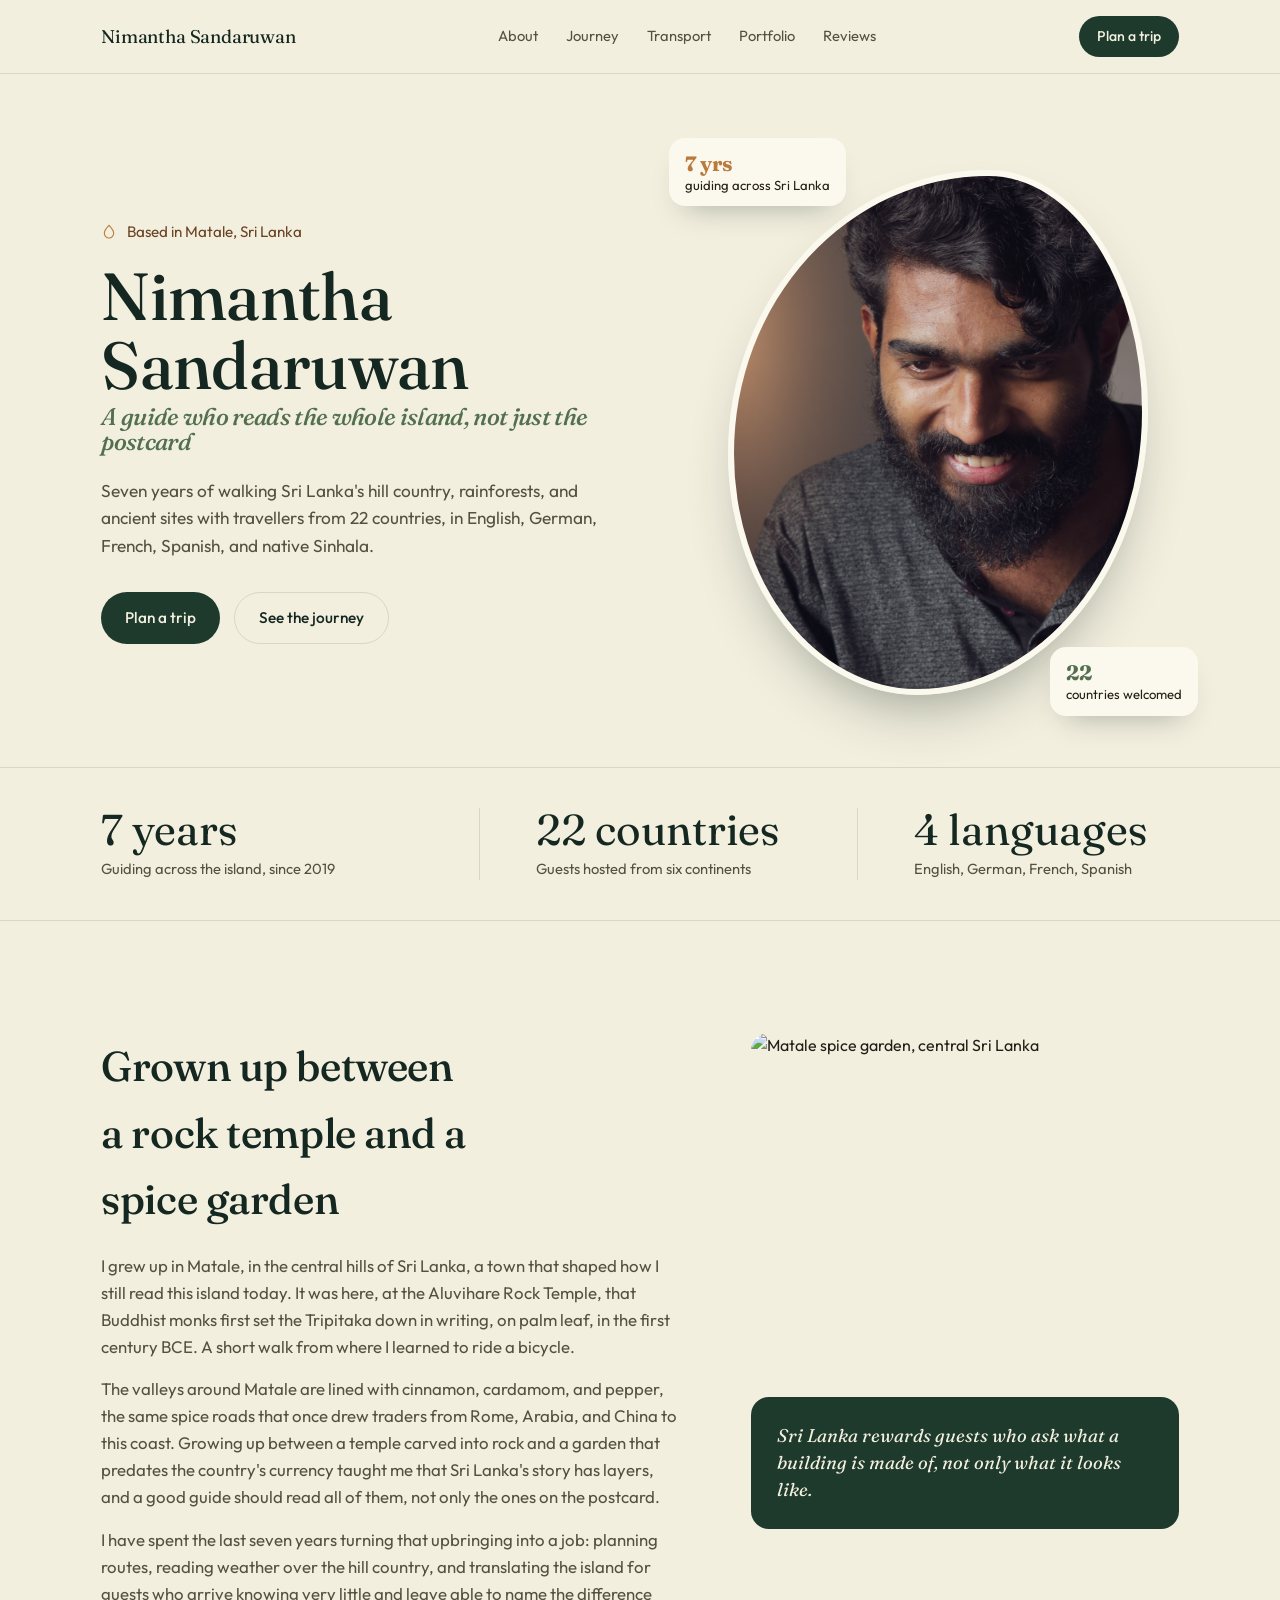
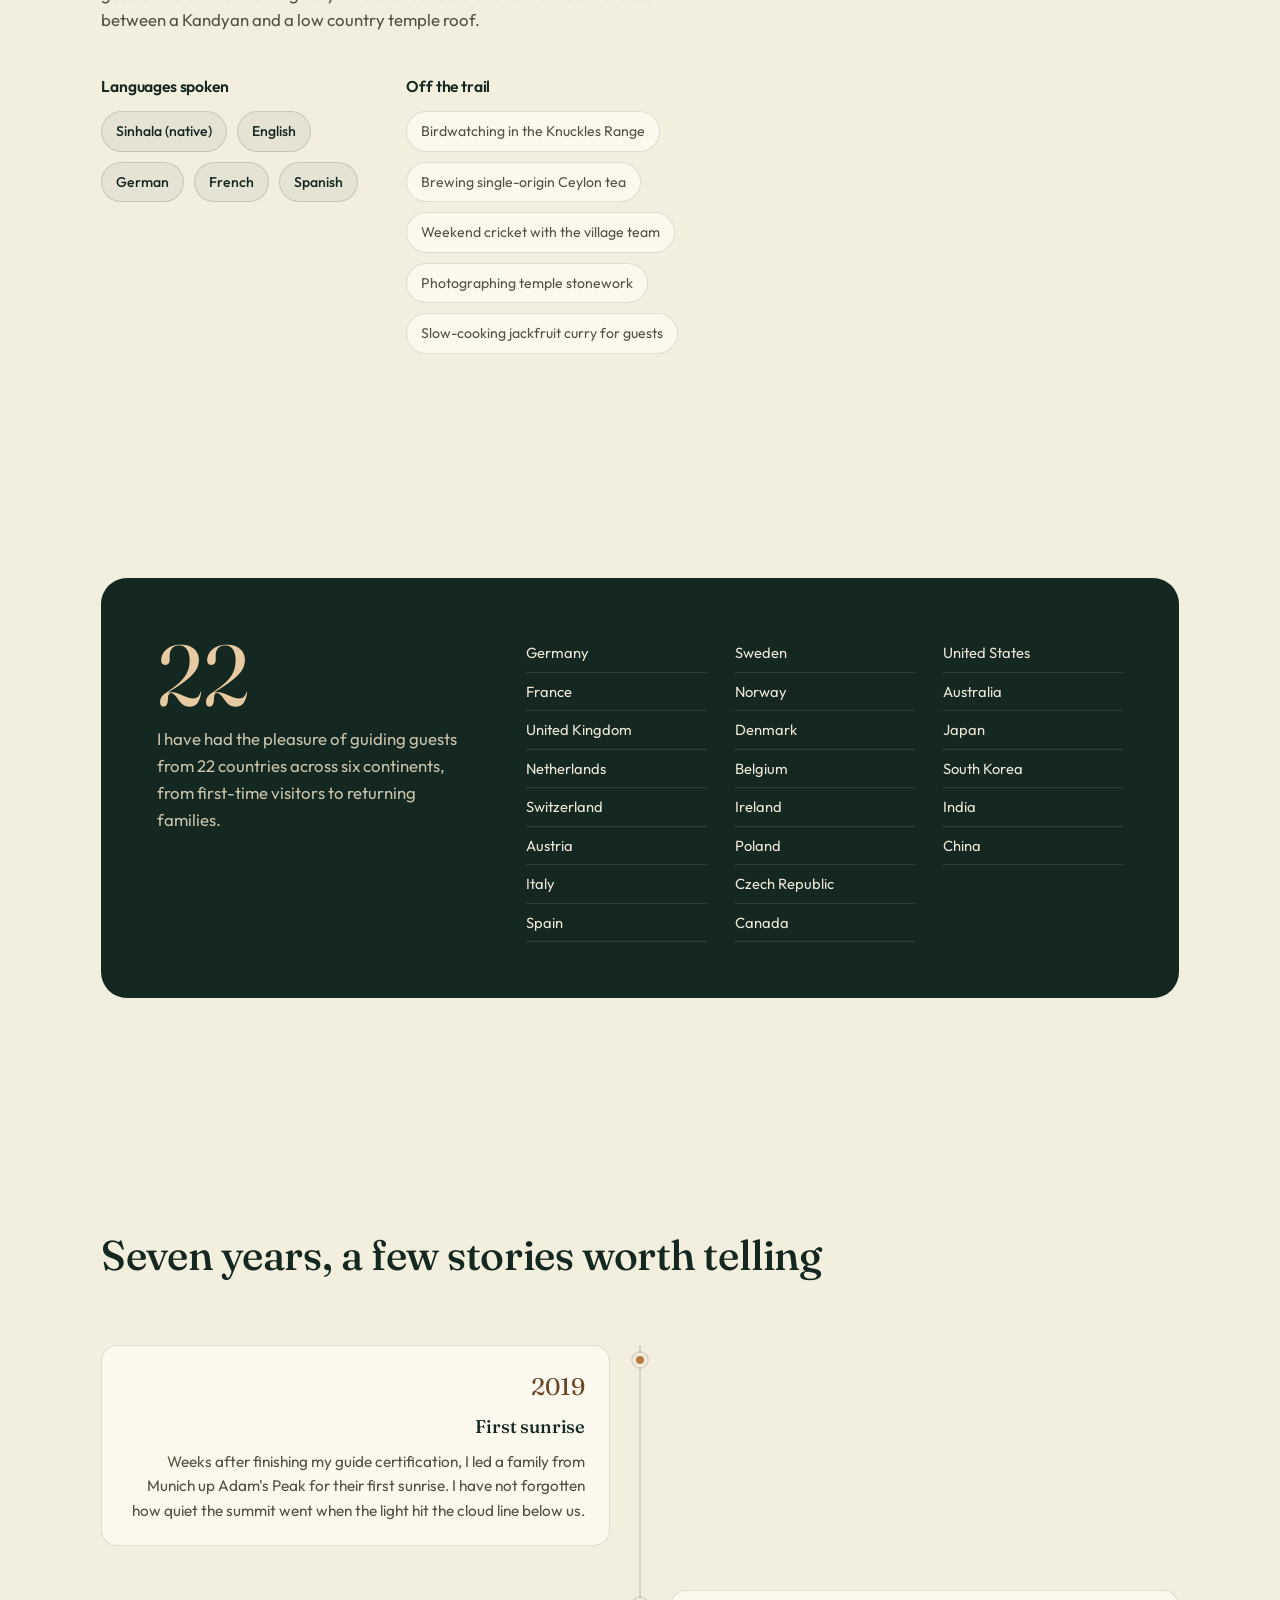
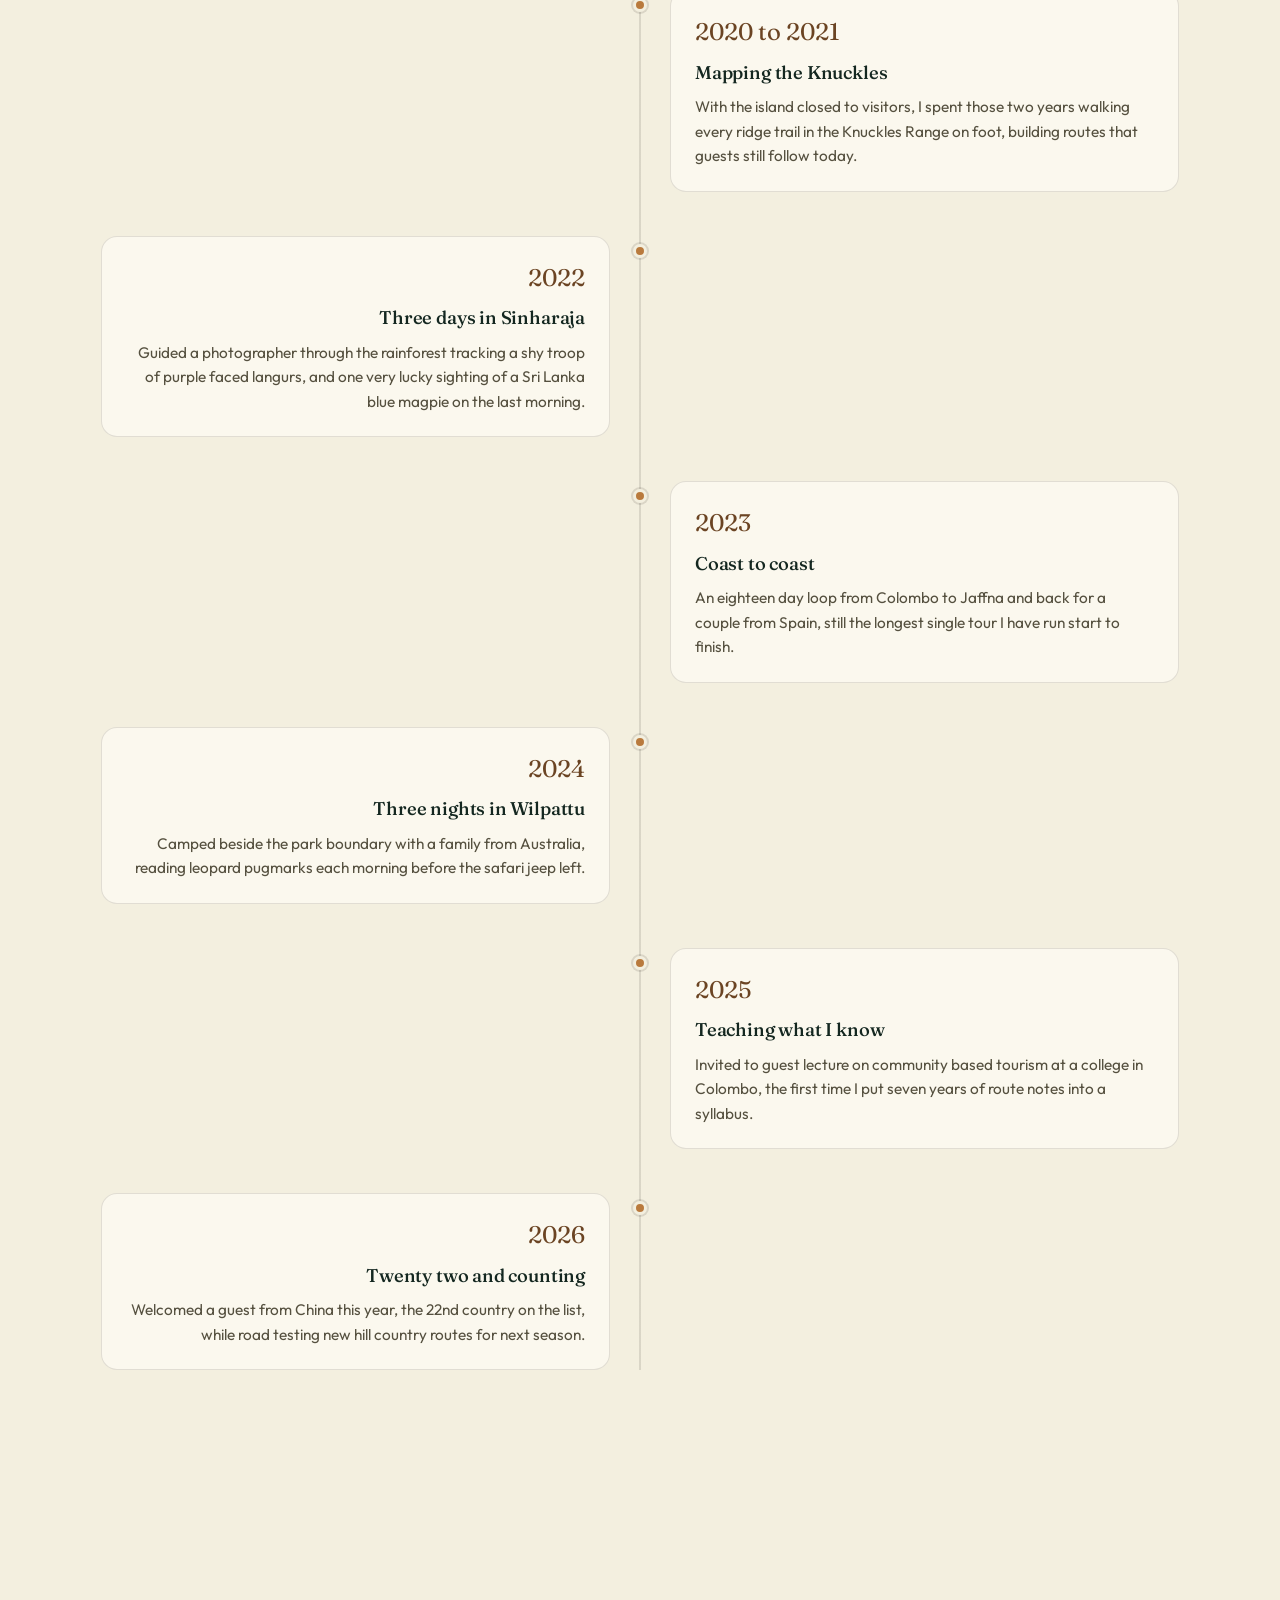
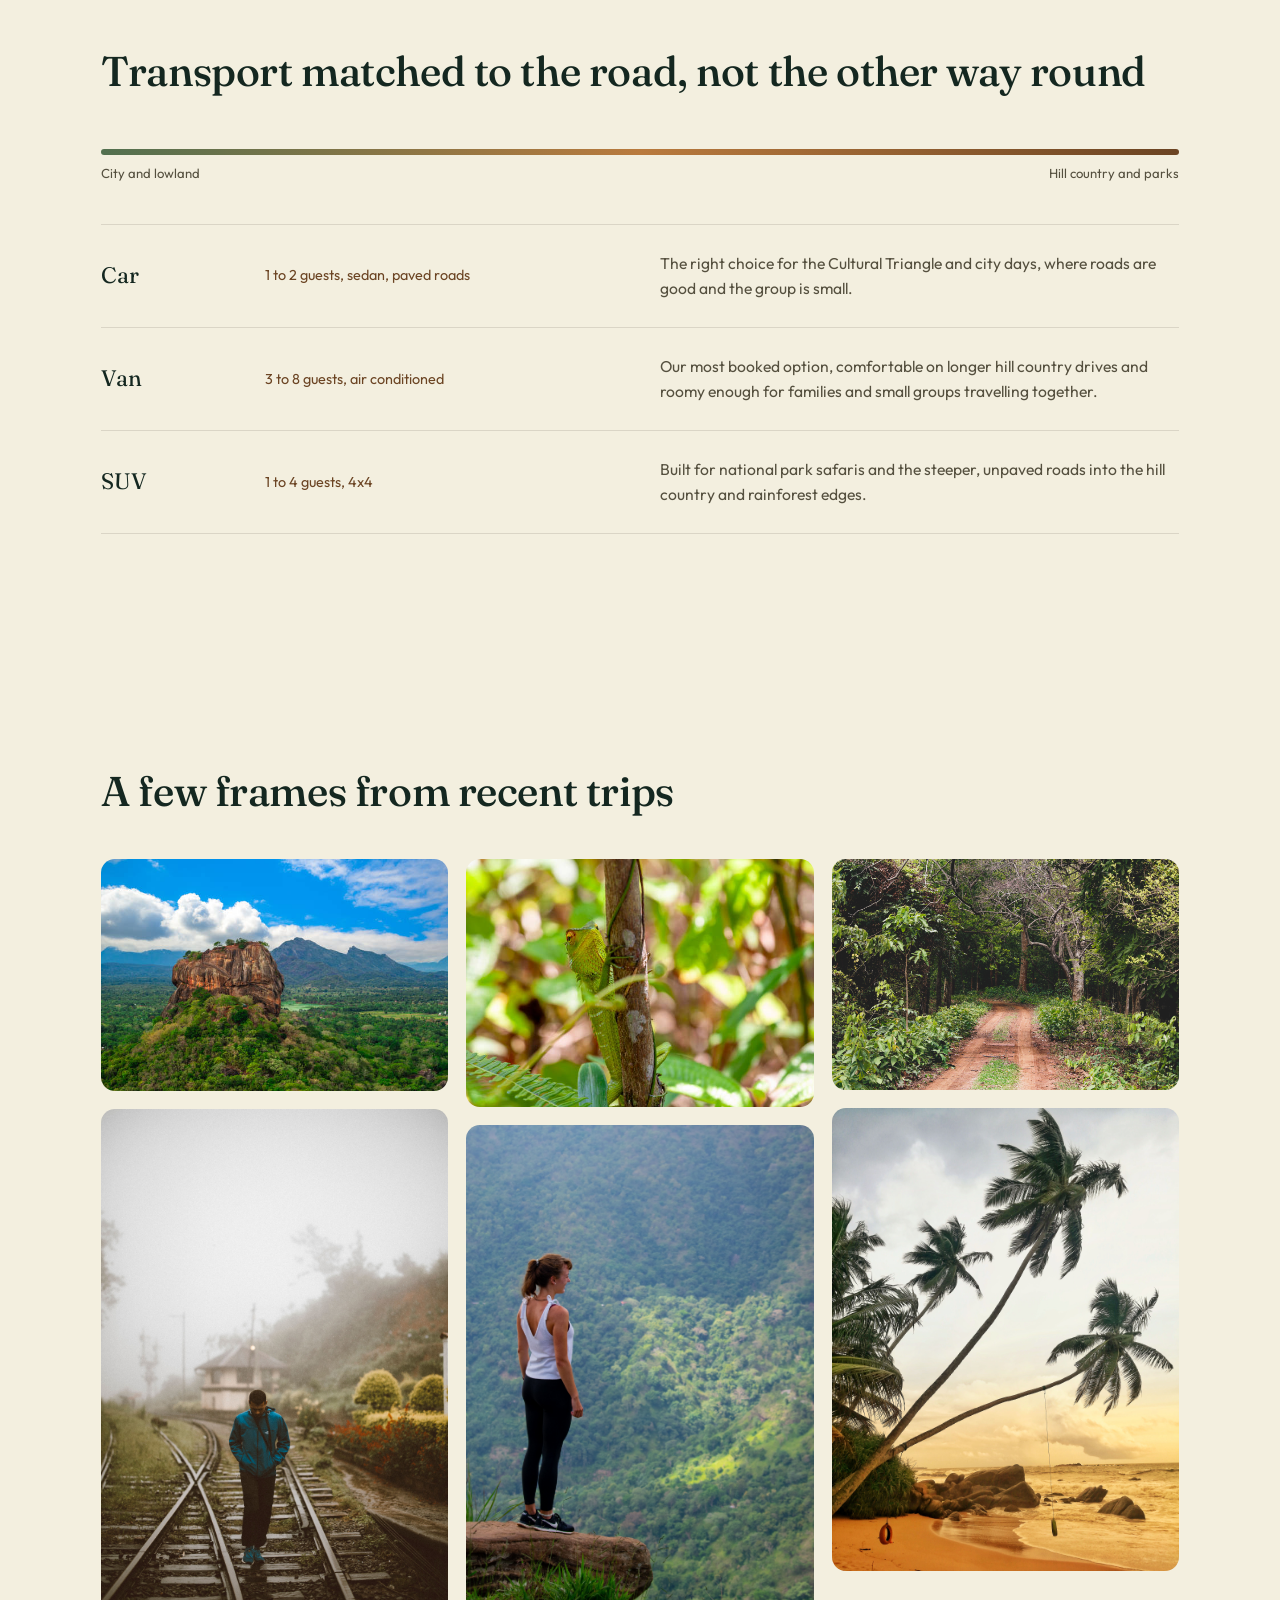
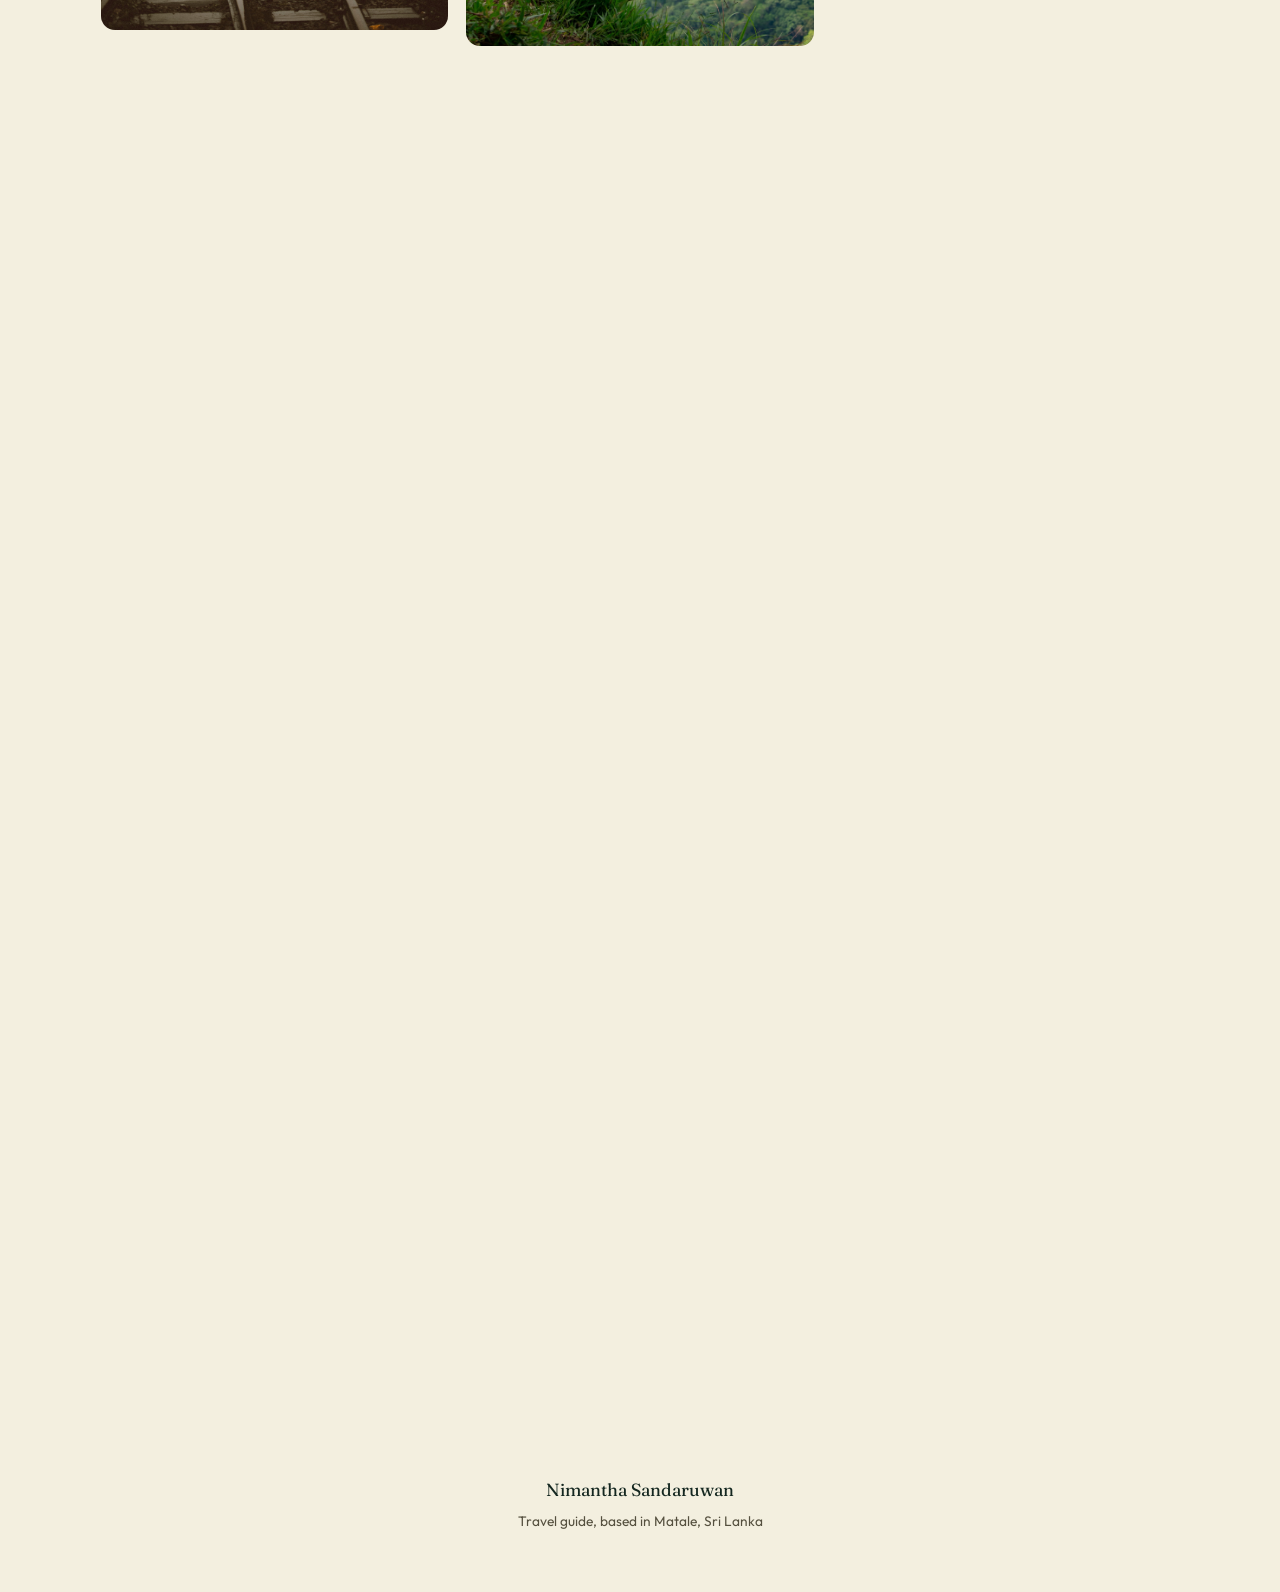
==== index.html @ b4cd05c4 "initial commit" ====
<!DOCTYPE html>
<html lang="en">
<head>
<meta charset="UTF-8">
<meta name="viewport" content="width=device-width, initial-scale=1.0">
<title>Nimantha Sandaruwan — Sri Lanka Travel Guide</title>
<meta name="description" content="Nimantha Sandaruwan is a Matale-born travel guide with seven years of experience showing Sri Lanka's hill country, ancient temples, and rainforests to guests from 22 countries.">
<link rel="preconnect" href="https://fonts.googleapis.com">
<link rel="preconnect" href="https://fonts.gstatic.com" crossorigin>
<link href="https://fonts.googleapis.com/css2?family=Fraunces:ital,opsz,wght@0,9..144,400;0,9..144,500;0,9..144,600;1,9..144,500&family=Outfit:wght@300;400;500;600;700&display=swap" rel="stylesheet">
<style>
  :root{
    --bg: #F3EFDF;
    --bg-card: #FBF8EE;
    --ink: #221E17;
    --ink-soft: #55503f;
    --forest: #1E3A2C;
    --forest-deep: #142720;
    --moss: #52704F;
    --bark: #6B4423;
    --cinnamon: #B97A3D;
    --cinnamon-soft: #E7C9A2;
    --line: rgba(34,30,23,0.12);

    --font-display: "Fraunces", serif;
    --font-body: "Outfit", sans-serif;

    --ease-out: cubic-bezier(0.23, 1, 0.32, 1);
    --ease-in-out: cubic-bezier(0.77, 0, 0.175, 1);
  }

  *{ box-sizing: border-box; }
  html{ scroll-behavior: smooth; }
  @media (prefers-reduced-motion: reduce){
    html{ scroll-behavior: auto; }
    *{ animation-duration: 0.01ms !important; transition-duration: 0.01ms !important; }
  }

  body{
    margin:0;
    background: var(--bg);
    color: var(--ink);
    font-family: var(--font-body);
    font-weight: 400;
    line-height: 1.6;
    -webkit-font-smoothing: antialiased;
  }

  img{ max-width:100%; display:block; }
  a{ color: inherit; }

  .wrap{
    max-width: 1180px;
    margin: 0 auto;
    padding: 0 clamp(20px, 4vw, 56px);
  }

  h1,h2,h3,h4{
    font-family: var(--font-display);
    font-weight: 500;
    margin: 0;
    color: var(--forest-deep);
    letter-spacing: -0.01em;
  }

  p{ margin: 0; }

  .section-label{
    font-family: var(--font-body);
    font-weight: 500;
    font-size: 0.85rem;
    color: var(--bark);
    display:flex;
    align-items:center;
    gap: 10px;
    margin-bottom: 14px;
  }
  .section-label::before{
    content:"";
    width: 22px;
    height: 2px;
    background: var(--cinnamon);
    display:inline-block;
    border-radius: 2px;
  }

  /* ---------- NAV ---------- */
  header.site-nav{
    position: sticky;
    top: 0;
    z-index: 50;
    background: rgba(243,239,223,0.86);
    backdrop-filter: blur(10px);
    border-bottom: 1px solid var(--line);
  }
  .nav-inner{
    display:flex;
    align-items:center;
    justify-content: space-between;
    padding: 16px clamp(20px, 4vw, 56px);
    max-width: 1180px;
    margin: 0 auto;
  }
  .nav-name{
    font-family: var(--font-display);
    font-size: 1.15rem;
    color: var(--forest-deep);
    letter-spacing: -0.01em;
  }
  .nav-links{
    display:flex;
    gap: 28px;
    list-style:none;
    margin:0; padding:0;
  }
  .nav-links a{
    text-decoration:none;
    font-size: 0.92rem;
    color: var(--ink-soft);
    position: relative;
    padding-bottom: 2px;
    transition: color 200ms var(--ease-out);
  }
  .nav-links a::after{
    content:"";
    position:absolute; left:0; right:100%; bottom:-2px;
    height:1.5px; background: var(--cinnamon);
    transition: right 220ms var(--ease-out);
  }
  .nav-links a:hover{ color: var(--forest-deep); }
  .nav-links a:hover::after{ right:0; }
  .nav-cta{
    display:inline-flex;
    align-items:center;
    gap:8px;
    padding: 9px 18px;
    background: var(--forest);
    color: #F3EFDF;
    text-decoration:none;
    border-radius: 999px;
    font-size: 0.88rem;
    font-weight:500;
    transition: transform 160ms var(--ease-out), background 200ms var(--ease-out);
  }
  .nav-cta:hover{ background: var(--forest-deep); transform: translateY(-1px); }
  .nav-cta:active{ transform: scale(0.97); }
  .nav-toggle{ display:none; }

  @media (max-width: 860px){
    .nav-links{ display:none; }
    .nav-toggle{
      display:inline-flex;
      background:none; border:1px solid var(--line);
      border-radius:8px; padding:8px 10px; cursor:pointer;
    }
  }

  /* ---------- HERO ---------- */
  .hero{
    padding: clamp(48px, 8vw, 96px) 0 clamp(40px, 6vw, 72px);
  }
  .hero-grid{
    display:grid;
    grid-template-columns: 1.05fr 0.95fr;
    gap: clamp(32px, 5vw, 64px);
    align-items:center;
  }
  .hero-eyebrow{
    font-size: 0.95rem;
    color: var(--bark);
    margin-bottom: 18px;
    display:flex; align-items:center; gap:10px;
  }
  .hero-eyebrow svg{ flex-shrink:0; }
  .hero h1{
    font-size: clamp(2.6rem, 5.2vw, 4.2rem);
    line-height: 1.03;
    color: var(--forest-deep);
  }
  .hero .role{
    font-family: var(--font-display);
    font-style: italic;
    color: var(--moss);
    font-size: clamp(1.2rem, 2vw, 1.5rem);
    margin-top: 6px;
    display:block;
  }
  .hero-copy{
    margin-top: 22px;
    font-size: 1.08rem;
    color: var(--ink-soft);
    max-width: 46ch;
  }
  .hero-actions{
    margin-top: 32px;
    display:flex;
    flex-wrap:wrap;
    gap: 14px;
  }
  .btn{
    display:inline-flex;
    align-items:center;
    gap:8px;
    padding: 13px 24px;
    border-radius: 999px;
    text-decoration:none;
    font-weight:500;
    font-size: 0.96rem;
    transition: transform 160ms var(--ease-out), box-shadow 200ms var(--ease-out), background 200ms var(--ease-out);
  }
  .btn:active{ transform: scale(0.97); }
  .btn-primary{
    background: var(--forest);
    color: #F3EFDF;
  }
  .btn-primary:hover{ background: var(--forest-deep); box-shadow: 0 10px 24px -12px rgba(30,58,44,0.55); }
  .btn-ghost{
    background: transparent;
    color: var(--forest-deep);
    border: 1.5px solid var(--line);
  }
  .btn-ghost:hover{ border-color: var(--forest); background: rgba(30,58,44,0.05); }

  .hero-portrait{
    position: relative;
    justify-self: center;
    width: 100%;
    max-width: 420px;
  }
  .hero-portrait .frame{
    border-radius: 62% 38% 55% 45% / 54% 46% 54% 46%;
    overflow: hidden;
    aspect-ratio: 4/5;
    border: 6px solid var(--bg-card);
    box-shadow: 0 30px 60px -25px rgba(20,39,32,0.45);
  }
  .hero-portrait img{
    width:100%; height:100%; object-fit: cover;
  }
  .hero-portrait .pin{
    position:absolute;
    background: var(--bg-card);
    border-radius: 16px;
    padding: 12px 16px;
    box-shadow: 0 16px 30px -16px rgba(20,39,32,0.35);
    font-size: 0.82rem;
    line-height:1.3;
  }
  .pin-1{ top: -6%; left: -14%; }
  .pin-1 strong{ display:block; font-family: var(--font-display); font-size: 1.3rem; color: var(--cinnamon); }
  .pin-2{ bottom: -4%; right: -12%; }
  .pin-2 strong{ display:block; font-family: var(--font-display); font-size: 1.3rem; color: var(--moss); }

  @media (max-width: 900px){
    .hero-grid{ grid-template-columns: 1fr; }
    .hero-portrait{ order:-1; max-width: 300px; margin-bottom: 12px; }
    .pin{ display:none; }
  }

  /* ---------- STATS STRIP ---------- */
  .stats-strip{
    border-top: 1px solid var(--line);
    border-bottom: 1px solid var(--line);
    padding: clamp(28px, 4vw, 40px) 0;
  }
  .stats-row{
    display:flex;
    flex-wrap:wrap;
    gap: clamp(28px, 5vw, 56px);
  }
  .stat{
    flex: 1 1 180px;
  }
  .stat .num{
    font-family: var(--font-display);
    font-size: clamp(2rem, 3.4vw, 2.7rem);
    color: var(--forest-deep);
    line-height:1;
  }
  .stat .label{
    margin-top: 6px;
    font-size: 0.92rem;
    color: var(--ink-soft);
  }
  .stat + .stat{
    border-left: 1px solid var(--line);
    padding-left: clamp(28px, 5vw, 56px);
  }
  @media (max-width: 700px){
    .stat + .stat{ border-left:none; padding-left:0; }
  }

  /* ---------- GENERIC SECTION ---------- */
  section{ padding: clamp(64px, 9vw, 112px) 0; }
  .reveal{
    opacity:0;
    transform: translateY(18px);
    transition: opacity 700ms var(--ease-out), transform 700ms var(--ease-out);
  }
  .reveal.in{ opacity:1; transform: translateY(0); }

  /* ---------- ABOUT ---------- */
  .about-grid{
    display:grid;
    grid-template-columns: 1.15fr 0.85fr;
    gap: clamp(36px, 6vw, 72px);
    align-items:start;
  }
  .about-grid h2{
    font-size: clamp(1.9rem, 3.4vw, 2.6rem);
    max-width: 14ch;
    margin-bottom: 20px;
  }
  .about-copy p{
    font-size: 1.05rem;
    color: var(--ink-soft);
    max-width: 62ch;
  }
  .about-copy p + p{ margin-top: 16px; }

  .about-side{
    display:flex;
    flex-direction:column;
    gap: 22px;
  }
  .side-photo{
    border-radius: 18px;
    overflow:hidden;
    aspect-ratio: 5/4;
  }
  .side-photo img{ width:100%; height:100%; object-fit:cover; }
  .quote-card{
    background: var(--forest);
    color: #EDE7D6;
    border-radius: 18px;
    padding: 26px 26px;
  }
  .quote-card p{
    font-family: var(--font-display);
    font-style: italic;
    font-size: 1.15rem;
    line-height: 1.45;
    color: #F3EFDF;
  }
  .quote-card span{
    display:block;
    margin-top: 14px;
    font-family: var(--font-body);
    font-style:normal;
    font-size: 0.85rem;
    color: var(--cinnamon-soft);
  }

  .chip-groups{
    margin-top: 40px;
    display:grid;
    grid-template-columns: 1fr 1fr;
    gap: 32px;
  }
  @media (max-width: 700px){ .chip-groups{ grid-template-columns: 1fr; } }
  .chip-group h4{
    font-family: var(--font-body);
    font-weight:600;
    font-size: 0.98rem;
    color: var(--forest-deep);
    margin-bottom: 12px;
  }
  .chip-list{
    display:flex; flex-wrap:wrap; gap: 10px;
  }
  .chip{
    padding: 8px 14px;
    border-radius: 999px;
    background: var(--bg-card);
    border: 1px solid var(--line);
    font-size: 0.88rem;
    color: var(--ink-soft);
  }
  .chip.lang{
    background: rgba(30,58,44,0.06);
    border-color: rgba(30,58,44,0.16);
    color: var(--forest-deep);
    font-weight:500;
  }

  /* ---------- COUNTRIES ---------- */
  .countries-panel{
    background: var(--forest-deep);
    border-radius: 26px;
    padding: clamp(36px, 5vw, 56px);
    color: #EDE7D6;
    display:grid;
    grid-template-columns: 0.7fr 1.3fr;
    gap: clamp(28px, 4vw, 48px);
  }
  .countries-panel .big-num{
    font-family: var(--font-display);
    font-size: clamp(3.4rem, 7vw, 5.4rem);
    line-height: 0.95;
    color: var(--cinnamon-soft);
  }
  .countries-panel .big-cap{
    margin-top: 10px;
    font-size: 1.05rem;
    color: #C9C2AA;
    max-width: 30ch;
  }
  .country-cols{
    columns: 3;
    column-gap: 28px;
    font-size: 0.92rem;
  }
  .country-cols div{
    padding: 7px 0;
    border-bottom: 1px solid rgba(237,231,214,0.12);
    break-inside: avoid;
  }
  @media (max-width: 800px){
    .countries-panel{ grid-template-columns: 1fr; }
    .country-cols{ columns: 2; }
  }
  @media (max-width: 480px){ .country-cols{ columns: 1; } }

  /* ---------- TIMELINE ---------- */
  .timeline{
    position: relative;
    margin-top: 56px;
  }
  .timeline::before{
    content:"";
    position:absolute;
    left: 50%;
    top:0; bottom:0;
    width: 2px;
    background: linear-gradient(var(--line), var(--line));
    transform: translateX(-50%);
  }
  .tl-item{
    position: relative;
    display:grid;
    grid-template-columns: 1fr 60px 1fr;
    align-items:start;
    margin-bottom: 44px;
  }
  .tl-item .tl-dot{
    grid-column: 2;
    width: 14px; height:14px;
    border-radius:50%;
    background: var(--cinnamon);
    border: 3px solid var(--bg);
    justify-self:center;
    margin-top: 8px;
    box-shadow: 0 0 0 2px var(--line);
  }
  .tl-card{
    background: var(--bg-card);
    border: 1px solid var(--line);
    border-radius: 16px;
    padding: 22px 24px;
  }
  .tl-item .tl-card:first-child{ grid-column: 1; text-align:right; }
  .tl-item .tl-card:last-child{ grid-column: 3; }
  .tl-item.right .tl-card:first-child{ visibility:hidden; }
  .tl-item.left .tl-card:last-child{ visibility:hidden; }
  .tl-year{
    font-family: var(--font-display);
    font-size: 1.5rem;
    color: var(--bark);
    margin-bottom: 6px;
  }
  .tl-card h3{ font-size: 1.15rem; margin-bottom: 8px; }
  .tl-card p{ color: var(--ink-soft); font-size: 0.96rem; }

  @media (max-width: 760px){
    .timeline::before{ left: 10px; }
    .tl-item{ grid-template-columns: 24px 1fr; margin-bottom: 30px; }
    .tl-item .tl-dot{ grid-column:1; margin-top:10px; }
    .tl-item .tl-card:first-child, .tl-item .tl-card:last-child{
      grid-column: 2; text-align:left; visibility:visible !important;
    }
    .tl-item .tl-card:first-child{ display:none; }
  }

  /* ---------- TRANSPORT ---------- */
  .transport-scale{
    margin-top: 44px;
    position: relative;
  }
  .scale-bar{
    height: 6px;
    border-radius: 999px;
    background: linear-gradient(90deg, var(--moss), var(--cinnamon), var(--bark));
    margin-bottom: 8px;
  }
  .scale-labels{
    display:flex;
    justify-content: space-between;
    font-size: 0.82rem;
    color: var(--ink-soft);
    margin-bottom: 40px;
  }
  .vehicle-rows{
    display:flex;
    flex-direction:column;
  }
  .vehicle-row{
    display:grid;
    grid-template-columns: 140px 1fr 1.4fr;
    gap: 24px;
    align-items:center;
    padding: 26px 0;
    border-top: 1px solid var(--line);
  }
  .vehicle-row:last-child{ border-bottom: 1px solid var(--line); }
  .vehicle-name{
    font-family: var(--font-display);
    font-size: 1.4rem;
    color: var(--forest-deep);
  }
  .vehicle-meta{
    font-size: 0.9rem;
    color: var(--bark);
  }
  .vehicle-desc{
    color: var(--ink-soft);
    font-size: 0.98rem;
  }
  @media (max-width: 700px){
    .vehicle-row{ grid-template-columns: 1fr; gap: 6px; padding: 20px 0; }
  }

  /* ---------- PORTFOLIO ---------- */
  .portfolio-head{
    display:flex;
    justify-content: space-between;
    align-items: flex-end;
    gap: 20px;
    flex-wrap:wrap;
    margin-bottom: 34px;
  }
  .portfolio-head h2{ font-size: clamp(1.9rem, 3.4vw, 2.6rem); max-width: 24ch; }
  .masonry{
    columns: 3;
    column-gap: 18px;
  }
  .masonry img{
    width:100%;
    border-radius: 14px;
    margin-bottom: 18px;
    break-inside: avoid;
    transition: transform 400ms var(--ease-out), filter 400ms var(--ease-out);
  }
  .masonry a{ display:block; }
  .masonry img:hover{ transform: translateY(-4px); filter: saturate(1.08); }
  @media (max-width: 860px){ .masonry{ columns:2; } }
  @media (max-width: 520px){ .masonry{ columns:1; } }

  /* ---------- REVIEWS ---------- */
  .reviews-grid{
    display:grid;
    grid-template-columns: repeat(3, 1fr);
    gap: 22px;
    margin-top: 40px;
  }
  .review-card{
    background: var(--bg-card);
    border: 1px solid var(--line);
    border-radius: 18px;
    padding: 26px;
    display:flex;
    flex-direction:column;
    gap: 14px;
  }
  .review-card:nth-child(2){ transform: translateY(26px); }
  .review-card:nth-child(3){ transform: translateY(-10px); }
  @media (max-width: 900px){
    .reviews-grid{ grid-template-columns: 1fr; }
    .review-card, .review-card:nth-child(2), .review-card:nth-child(3){ transform:none; }
  }
  .stars{ color: var(--cinnamon); font-size: 0.95rem; letter-spacing: 2px; }
  .review-text{ color: var(--ink-soft); font-size: 0.97rem; line-height:1.55; }
  .reviewer{
    display:flex; align-items:center; gap: 12px;
    margin-top: auto;
    padding-top: 6px;
  }
  .avatar{
    width: 42px; height:42px; border-radius:50%;
    display:flex; align-items:center; justify-content:center;
    font-family: var(--font-display);
    font-size: 1rem;
    color: #fff;
    flex-shrink:0;
  }
  .reviewer-name{ font-weight:500; font-size: 0.92rem; color: var(--forest-deep); }
  .reviewer-loc{ font-size: 0.82rem; color: var(--ink-soft); }

  /* ---------- CONTACT ---------- */
  .contact-panel{
    background: var(--forest);
    border-radius: 28px;
    padding: clamp(40px, 6vw, 72px);
    color: #F3EFDF;
    display:grid;
    grid-template-columns: 1.1fr 0.9fr;
    gap: clamp(32px, 5vw, 56px);
    align-items:center;
  }
  .contact-panel h2{ color:#F3EFDF; font-size: clamp(1.9rem, 3.4vw, 2.6rem); max-width: 14ch; }
  .contact-panel p{ color: #C9C2AA; margin-top: 14px; max-width: 42ch; }
  .contact-methods{ display:flex; flex-direction:column; gap: 14px; }
  .contact-link{
    display:flex; align-items:center; justify-content:space-between;
    padding: 16px 20px;
    background: rgba(243,239,223,0.06);
    border: 1px solid rgba(243,239,223,0.18);
    border-radius: 14px;
    text-decoration:none;
    color: #F3EFDF;
    transition: background 200ms var(--ease-out), transform 160ms var(--ease-out);
  }
  .contact-link:hover{ background: rgba(243,239,223,0.12); transform: translateY(-2px); }
  .contact-link .ct-label{ font-size: 0.78rem; color: var(--cinnamon-soft); display:block; margin-bottom: 3px; }
  .contact-link .ct-value{ font-family: var(--font-display); font-size: 1.1rem; }
  @media (max-width: 800px){ .contact-panel{ grid-template-columns: 1fr; } }

  footer{
    padding: 40px 0 60px;
    text-align:center;
    color: var(--ink-soft);
    font-size: 0.86rem;
  }
  footer .foot-name{
    font-family: var(--font-display);
    color: var(--forest-deep);
    font-size: 1.1rem;
    margin-bottom: 6px;
  }

  ::selection{ background: var(--cinnamon-soft); }
</style>
</head>
<body>

<header class="site-nav">
  <div class="nav-inner">
    <div class="nav-name">Nimantha Sandaruwan</div>
    <nav>
      <ul class="nav-links">
        <li><a href="#about">About</a></li>
        <li><a href="#journey">Journey</a></li>
        <li><a href="#transport">Transport</a></li>
        <li><a href="#portfolio">Portfolio</a></li>
        <li><a href="#reviews">Reviews</a></li>
      </ul>
    </nav>
    <a class="nav-cta" href="#contact">Plan a trip</a>
  </div>
</header>

<main>

  <!-- ================= HERO ================= -->
  <section class="hero">
    <div class="wrap hero-grid">
      <div>
        <div class="hero-eyebrow">
          <svg width="16" height="16" viewBox="0 0 24 24" fill="none"><path d="M12 2C8 6 5 10.5 5 14a7 7 0 0014 0c0-3.5-3-8-7-12z" stroke="#B97A3D" stroke-width="1.6"/></svg>
          Based in Matale, Sri Lanka
        </div>
        <h1>Nimantha Sandaruwan<span class="role">A guide who reads the whole island, not just the postcard</span></h1>
        <p class="hero-copy">Seven years of walking Sri Lanka's hill country, rainforests, and ancient sites with travellers from 22 countries, in English, German, French, Spanish, and native Sinhala.</p>
        <div class="hero-actions">
          <a class="btn btn-primary" href="mailto:nimanthasd@gmail.com">Plan a trip</a>
          <a class="btn btn-ghost" href="#journey">See the journey</a>
        </div>
      </div>
      <div class="hero-portrait">
        <div class="frame">
          <img src="images/profile.jpg" alt="Portrait of Nimantha Sandaruwan">
        </div>
        <div class="pin pin-1"><strong>7 yrs</strong>guiding across Sri Lanka</div>
        <div class="pin pin-2"><strong>22</strong>countries welcomed</div>
      </div>
    </div>
  </section>

  <!-- ================= STATS ================= -->
  <div class="stats-strip">
    <div class="wrap stats-row">
      <div class="stat">
        <div class="num">7 years</div>
        <div class="label">Guiding across the island, since 2019</div>
      </div>
      <div class="stat">
        <div class="num">22 countries</div>
        <div class="label">Guests hosted from six continents</div>
      </div>
      <div class="stat">
        <div class="num">4 languages</div>
        <div class="label">English, German, French, Spanish</div>
      </div>
    </div>
  </div>

  <!-- ================= ABOUT ================= -->
  <section id="about">
    <div class="wrap">
      <div class="about-grid reveal">
        <div>
          <h2>Grown up between a rock temple and a spice garden</h2>
          <div class="about-copy">
            <p>I grew up in Matale, in the central hills of Sri Lanka, a town that shaped how I still read this island today. It was here, at the Aluvihare Rock Temple, that Buddhist monks first set the Tripitaka down in writing, on palm leaf, in the first century BCE. A short walk from where I learned to ride a bicycle.</p>
            <p>The valleys around Matale are lined with cinnamon, cardamom, and pepper, the same spice roads that once drew traders from Rome, Arabia, and China to this coast. Growing up between a temple carved into rock and a garden that predates the country's currency taught me that Sri Lanka's story has layers, and a good guide should read all of them, not only the ones on the postcard.</p>
            <p>I have spent the last seven years turning that upbringing into a job: planning routes, reading weather over the hill country, and translating the island for guests who arrive knowing very little and leave able to name the difference between a Kandyan and a low country temple roof.</p>
          </div>

          <div class="chip-groups">
            <div class="chip-group">
              <h4>Languages spoken</h4>
              <div class="chip-list">
                <span class="chip lang">Sinhala (native)</span>
                <span class="chip lang">English</span>
                <span class="chip lang">German</span>
                <span class="chip lang">French</span>
                <span class="chip lang">Spanish</span>
              </div>
            </div>
            <div class="chip-group">
              <h4>Off the trail</h4>
              <div class="chip-list">
                <span class="chip">Birdwatching in the Knuckles Range</span>
                <span class="chip">Brewing single-origin Ceylon tea</span>
                <span class="chip">Weekend cricket with the village team</span>
                <span class="chip">Photographing temple stonework</span>
                <span class="chip">Slow-cooking jackfruit curry for guests</span>
              </div>
            </div>
          </div>
        </div>

        <div class="about-side">
          <div class="side-photo">
            <!-- PLACEHOLDER: replace with a photo of the Matale spice gardens or Aluvihare Rock Temple -->
            <img src="https://picsum.photos/seed/matale-spice-garden/700/560" alt="Matale spice garden, central Sri Lanka">
          </div>
          <div class="quote-card">
            <p>Sri Lanka rewards guests who ask what a building is made of, not only what it looks like.</p>
          </div>
        </div>
      </div>
    </div>
  </section>

  <!-- ================= COUNTRIES ================= -->
  <section>
    <div class="wrap">
      <div class="countries-panel reveal">
        <div>
          <div class="big-num">22</div>
          <p class="big-cap">I have had the pleasure of guiding guests from 22 countries across six continents, from first-time visitors to returning families.</p>
        </div>
        <div class="country-cols">
          <div>Germany</div>
          <div>France</div>
          <div>United Kingdom</div>
          <div>Netherlands</div>
          <div>Switzerland</div>
          <div>Austria</div>
          <div>Italy</div>
          <div>Spain</div>
          <div>Sweden</div>
          <div>Norway</div>
          <div>Denmark</div>
          <div>Belgium</div>
          <div>Ireland</div>
          <div>Poland</div>
          <div>Czech Republic</div>
          <div>Canada</div>
          <div>United States</div>
          <div>Australia</div>
          <div>Japan</div>
          <div>South Korea</div>
          <div>India</div>
          <div>China</div>
        </div>
      </div>
    </div>
  </section>

  <!-- ================= JOURNEY / TIMELINE ================= -->
  <section id="journey">
    <div class="wrap">
      <h2 class="reveal" style="font-size:clamp(1.9rem, 3.4vw, 2.6rem); max-width:40ch;">Seven years, a few stories worth telling</h2>

      <div class="timeline">
        <div class="tl-item left reveal">
          <div class="tl-card">
            <div class="tl-year">2019</div>
            <h3>First sunrise</h3>
            <p>Weeks after finishing my guide certification, I led a family from Munich up Adam's Peak for their first sunrise. I have not forgotten how quiet the summit went when the light hit the cloud line below us.</p>
          </div>
          <div class="tl-dot"></div>
          <div class="tl-card"></div>
        </div>

        <div class="tl-item right reveal">
          <div class="tl-card"></div>
          <div class="tl-dot"></div>
          <div class="tl-card">
            <div class="tl-year">2020 to 2021</div>
            <h3>Mapping the Knuckles</h3>
            <p>With the island closed to visitors, I spent those two years walking every ridge trail in the Knuckles Range on foot, building routes that guests still follow today.</p>
          </div>
        </div>

        <div class="tl-item left reveal">
          <div class="tl-card">
            <div class="tl-year">2022</div>
            <h3>Three days in Sinharaja</h3>
            <p>Guided a photographer through the rainforest tracking a shy troop of purple faced langurs, and one very lucky sighting of a Sri Lanka blue magpie on the last morning.</p>
          </div>
          <div class="tl-dot"></div>
          <div class="tl-card"></div>
        </div>

        <div class="tl-item right reveal">
          <div class="tl-card"></div>
          <div class="tl-dot"></div>
          <div class="tl-card">
            <div class="tl-year">2023</div>
            <h3>Coast to coast</h3>
            <p>An eighteen day loop from Colombo to Jaffna and back for a couple from Spain, still the longest single tour I have run start to finish.</p>
          </div>
        </div>

        <div class="tl-item left reveal">
          <div class="tl-card">
            <div class="tl-year">2024</div>
            <h3>Three nights in Wilpattu</h3>
            <p>Camped beside the park boundary with a family from Australia, reading leopard pugmarks each morning before the safari jeep left.</p>
          </div>
          <div class="tl-dot"></div>
          <div class="tl-card"></div>
        </div>

        <div class="tl-item right reveal">
          <div class="tl-card"></div>
          <div class="tl-dot"></div>
          <div class="tl-card">
            <div class="tl-year">2025</div>
            <h3>Teaching what I know</h3>
            <p>Invited to guest lecture on community based tourism at a college in Colombo, the first time I put seven years of route notes into a syllabus.</p>
          </div>
        </div>

        <div class="tl-item left reveal">
          <div class="tl-card">
            <div class="tl-year">2026</div>
            <h3>Twenty two and counting</h3>
            <p>Welcomed a guest from China this year, the 22nd country on the list, while road testing new hill country routes for next season.</p>
          </div>
          <div class="tl-dot"></div>
          <div class="tl-card"></div>
        </div>
      </div>
    </div>
  </section>

  <!-- ================= TRANSPORT ================= -->
  <section id="transport">
    <div class="wrap">
      <h2 class="reveal" style="font-size:clamp(1.9rem, 3.4vw, 2.6rem); max-width:40ch;">Transport matched to the road, not the other way round</h2>

      <div class="transport-scale reveal">
        <div class="scale-bar"></div>
        <div class="scale-labels"><span>City and lowland</span><span>Hill country and parks</span></div>

        <div class="vehicle-rows">
          <div class="vehicle-row">
            <div class="vehicle-name">Car</div>
            <div class="vehicle-meta">1 to 2 guests, sedan, paved roads</div>
            <div class="vehicle-desc">The right choice for the Cultural Triangle and city days, where roads are good and the group is small.</div>
          </div>
          <div class="vehicle-row">
            <div class="vehicle-name">Van</div>
            <div class="vehicle-meta">3 to 8 guests, air conditioned</div>
            <div class="vehicle-desc">Our most booked option, comfortable on longer hill country drives and roomy enough for families and small groups travelling together.</div>
          </div>
          <div class="vehicle-row">
            <div class="vehicle-name">SUV</div>
            <div class="vehicle-meta">1 to 4 guests, 4x4</div>
            <div class="vehicle-desc">Built for national park safaris and the steeper, unpaved roads into the hill country and rainforest edges.</div>
          </div>
        </div>
      </div>
    </div>
  </section>

  <!-- ================= PORTFOLIO ================= -->
  <section id="portfolio">
    <div class="wrap">
      <div class="portfolio-head reveal">
        <div>
          <h2>A few frames from recent trips</h2>
        </div>
        <!-- PLACEHOLDER: point this at Nimantha's full photo portfolio site -->
      </div>

      <div class="masonry reveal">
        <a href="images/sigiriya.jpg"><img src="images/sigiriya.jpg" alt="Sigiriya rock fortress"></a>
        <a href="images/train-tracks.jpg"><img src="images/train-tracks.jpg" alt="Hill country railway tracks"></a>
        <a href="images/sinharaja.jpg"><img src="images/sinharaja.jpg" alt="Sinharaja rainforest canopy"></a>
        <a href="images/knuckles.jpg"><img src="images/knuckles.jpg" alt="Knuckles range trail"></a>
        <a href="images/wilpattu.jpg"><img src="images/wilpattu.jpg" alt="Wilpattu national park"></a>
        <a href="images/beach.jpg"><img src="images/beach.jpg" alt="Sri Lanka coastline"></a>
      </div>
    </div>
  </section>

  <!-- ================= REVIEWS ================= -->
  <section id="reviews">
    <div class="wrap">
      <div class="section-label reveal">Guest reviews</div>
      <h2 class="reveal" style="font-size:clamp(1.9rem, 3.4vw, 2.6rem); max-width:30ch;">What guests say after the trip, not just after the sunset</h2>

      <!-- PLACEHOLDER REVIEWS: swap in real guest quotes -->
      <div class="reviews-grid">
        <div class="review-card reveal">
          <div class="stars">★★★★★</div>
          <p class="review-text">Nimantha planned our nine days around the hill country rain, not around a fixed itinerary. We ended up in Ella two days early and it made the whole trip better.</p>
          <div class="reviewer">
            <div class="avatar" style="background:var(--forest);">FL</div>
            <div>
              <div class="reviewer-name">Freya Lindqvist</div>
              <div class="reviewer-loc">Stockholm, Sweden</div>
            </div>
          </div>
        </div>

        <div class="review-card reveal">
          <div class="stars">★★★★★</div>
          <p class="review-text">He speaks German better than most guides speak English, and he actually knows the history behind every temple, not just the entrance fee.</p>
          <div class="reviewer">
            <div class="avatar" style="background:var(--bark);">TF</div>
            <div>
              <div class="reviewer-name">Tobias Fischer</div>
              <div class="reviewer-loc">Munich, Germany</div>
            </div>
          </div>
        </div>

        <div class="review-card reveal">
          <div class="stars">★★★★★</div>
          <p class="review-text">Three nights camping near Wilpattu with two kids under ten. Patient, sharp eyed, and he never once made us feel like we were slowing him down.</p>
          <div class="reviewer">
            <div class="avatar" style="background:var(--moss);">RC</div>
            <div>
              <div class="reviewer-name">Ravi Chandran</div>
              <div class="reviewer-loc">Bengaluru, India</div>
            </div>
          </div>
        </div>
      </div>
    </div>
  </section>

  <!-- ================= CONTACT ================= -->
  <section id="contact">
    <div class="wrap">
      <div class="contact-panel reveal">
        <div>
          <h2>Let's plan the trip properly</h2>
          <p>Tell me your dates, who is travelling, and what you want more of, hill country, wildlife, temples, or food, and I will put together a route that fits.</p>
        </div>
        <div class="contact-methods">
          <a class="contact-link" href="mailto:nimanthasd@gmail.com">
            <span><span class="ct-label">Email</span><span class="ct-value">nimanthasd@gmail.com</span></span>
            <span>→</span>
          </a>
          <!-- PLACEHOLDER: add a real WhatsApp number in the href below -->
          <a class="contact-link" href="#" rel="noopener">
            <span><span class="ct-label">WhatsApp</span><span class="ct-value">Message directly</span></span>
            <span>→</span>
          </a>
        </div>
      </div>
    </div>
  </section>

</main>

<footer>
  <div class="wrap">
    <div class="foot-name">Nimantha Sandaruwan</div>
    <div>Travel guide, based in Matale, Sri Lanka</div>
  </div>
</footer>

<script>
  // Scroll reveal, one orchestrated pattern used consistently
  const revealEls = document.querySelectorAll('.reveal');
  const io = new IntersectionObserver((entries) => {
    entries.forEach(entry => {
      if (entry.isIntersecting){
        entry.target.classList.add('in');
        io.unobserve(entry.target);
      }
    });
  }, { threshold: 0.12, rootMargin: '0px 0px -60px 0px' });
  revealEls.forEach(el => io.observe(el));
</script>

</body>
</html>
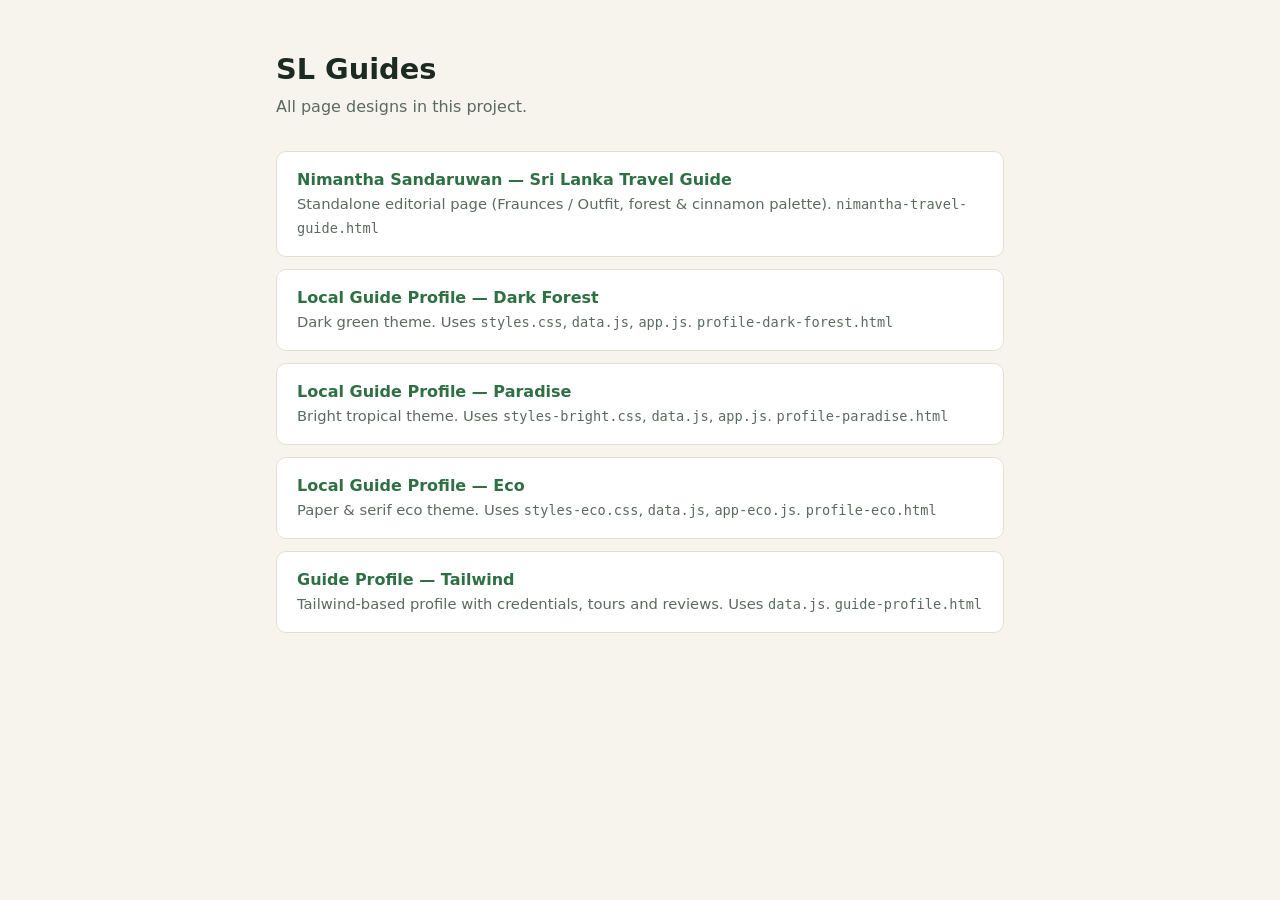
==== commit f7537b67: "add different guide profiles" ====
--- a/index.html
+++ b/index.html
@@ -1,1015 +1,54 @@
-<!DOCTYPE html>
+<!doctype html>
 <html lang="en">
 <head>
-<meta charset="UTF-8">
-<meta name="viewport" content="width=device-width, initial-scale=1.0">
-<title>Nimantha Sandaruwan — Sri Lanka Travel Guide</title>
-<meta name="description" content="Nimantha Sandaruwan is a Matale-born travel guide with seven years of experience showing Sri Lanka's hill country, ancient temples, and rainforests to guests from 22 countries.">
-<link rel="preconnect" href="https://fonts.googleapis.com">
-<link rel="preconnect" href="https://fonts.gstatic.com" crossorigin>
-<link href="https://fonts.googleapis.com/css2?family=Fraunces:ital,opsz,wght@0,9..144,400;0,9..144,500;0,9..144,600;1,9..144,500&family=Outfit:wght@300;400;500;600;700&display=swap" rel="stylesheet">
+<meta charset="utf-8">
+<meta name="viewport" content="width=device-width, initial-scale=1">
+<title>SL Guides — Page Index</title>
+<meta name="description" content="Index of all Sri Lanka guide page designs in this project.">
 <style>
-  :root{
-    --bg: #F3EFDF;
-    --bg-card: #FBF8EE;
-    --ink: #221E17;
-    --ink-soft: #55503f;
-    --forest: #1E3A2C;
-    --forest-deep: #142720;
-    --moss: #52704F;
-    --bark: #6B4423;
-    --cinnamon: #B97A3D;
-    --cinnamon-soft: #E7C9A2;
-    --line: rgba(34,30,23,0.12);
-
-    --font-display: "Fraunces", serif;
-    --font-body: "Outfit", sans-serif;
-
-    --ease-out: cubic-bezier(0.23, 1, 0.32, 1);
-    --ease-in-out: cubic-bezier(0.77, 0, 0.175, 1);
+  :root{ --bg:#f6f4ec; --card:#fff; --ink:#1b2a22; --mute:#5b6a60; --accent:#2f6f44; --line:#e3e0d3; }
+  @media (prefers-color-scheme: dark){
+    :root{ --bg:#141c17; --card:#1d2821; --ink:#e4e8d6; --mute:#a2b095; --accent:#9bbd80; --line:#35493a; }
   }
-
-  *{ box-sizing: border-box; }
-  html{ scroll-behavior: smooth; }
-  @media (prefers-reduced-motion: reduce){
-    html{ scroll-behavior: auto; }
-    *{ animation-duration: 0.01ms !important; transition-duration: 0.01ms !important; }
-  }
-
-  body{
-    margin:0;
-    background: var(--bg);
-    color: var(--ink);
-    font-family: var(--font-body);
-    font-weight: 400;
-    line-height: 1.6;
-    -webkit-font-smoothing: antialiased;
-  }
-
-  img{ max-width:100%; display:block; }
-  a{ color: inherit; }
-
-  .wrap{
-    max-width: 1180px;
-    margin: 0 auto;
-    padding: 0 clamp(20px, 4vw, 56px);
-  }
-
-  h1,h2,h3,h4{
-    font-family: var(--font-display);
-    font-weight: 500;
-    margin: 0;
-    color: var(--forest-deep);
-    letter-spacing: -0.01em;
-  }
-
-  p{ margin: 0; }
-
-  .section-label{
-    font-family: var(--font-body);
-    font-weight: 500;
-    font-size: 0.85rem;
-    color: var(--bark);
-    display:flex;
-    align-items:center;
-    gap: 10px;
-    margin-bottom: 14px;
-  }
-  .section-label::before{
-    content:"";
-    width: 22px;
-    height: 2px;
-    background: var(--cinnamon);
-    display:inline-block;
-    border-radius: 2px;
-  }
-
-  /* ---------- NAV ---------- */
-  header.site-nav{
-    position: sticky;
-    top: 0;
-    z-index: 50;
-    background: rgba(243,239,223,0.86);
-    backdrop-filter: blur(10px);
-    border-bottom: 1px solid var(--line);
-  }
-  .nav-inner{
-    display:flex;
-    align-items:center;
-    justify-content: space-between;
-    padding: 16px clamp(20px, 4vw, 56px);
-    max-width: 1180px;
-    margin: 0 auto;
-  }
-  .nav-name{
-    font-family: var(--font-display);
-    font-size: 1.15rem;
-    color: var(--forest-deep);
-    letter-spacing: -0.01em;
-  }
-  .nav-links{
-    display:flex;
-    gap: 28px;
-    list-style:none;
-    margin:0; padding:0;
-  }
-  .nav-links a{
-    text-decoration:none;
-    font-size: 0.92rem;
-    color: var(--ink-soft);
-    position: relative;
-    padding-bottom: 2px;
-    transition: color 200ms var(--ease-out);
-  }
-  .nav-links a::after{
-    content:"";
-    position:absolute; left:0; right:100%; bottom:-2px;
-    height:1.5px; background: var(--cinnamon);
-    transition: right 220ms var(--ease-out);
-  }
-  .nav-links a:hover{ color: var(--forest-deep); }
-  .nav-links a:hover::after{ right:0; }
-  .nav-cta{
-    display:inline-flex;
-    align-items:center;
-    gap:8px;
-    padding: 9px 18px;
-    background: var(--forest);
-    color: #F3EFDF;
-    text-decoration:none;
-    border-radius: 999px;
-    font-size: 0.88rem;
-    font-weight:500;
-    transition: transform 160ms var(--ease-out), background 200ms var(--ease-out);
-  }
-  .nav-cta:hover{ background: var(--forest-deep); transform: translateY(-1px); }
-  .nav-cta:active{ transform: scale(0.97); }
-  .nav-toggle{ display:none; }
-
-  @media (max-width: 860px){
-    .nav-links{ display:none; }
-    .nav-toggle{
-      display:inline-flex;
-      background:none; border:1px solid var(--line);
-      border-radius:8px; padding:8px 10px; cursor:pointer;
-    }
-  }
-
-  /* ---------- HERO ---------- */
-  .hero{
-    padding: clamp(48px, 8vw, 96px) 0 clamp(40px, 6vw, 72px);
-  }
-  .hero-grid{
-    display:grid;
-    grid-template-columns: 1.05fr 0.95fr;
-    gap: clamp(32px, 5vw, 64px);
-    align-items:center;
-  }
-  .hero-eyebrow{
-    font-size: 0.95rem;
-    color: var(--bark);
-    margin-bottom: 18px;
-    display:flex; align-items:center; gap:10px;
-  }
-  .hero-eyebrow svg{ flex-shrink:0; }
-  .hero h1{
-    font-size: clamp(2.6rem, 5.2vw, 4.2rem);
-    line-height: 1.03;
-    color: var(--forest-deep);
-  }
-  .hero .role{
-    font-family: var(--font-display);
-    font-style: italic;
-    color: var(--moss);
-    font-size: clamp(1.2rem, 2vw, 1.5rem);
-    margin-top: 6px;
-    display:block;
-  }
-  .hero-copy{
-    margin-top: 22px;
-    font-size: 1.08rem;
-    color: var(--ink-soft);
-    max-width: 46ch;
-  }
-  .hero-actions{
-    margin-top: 32px;
-    display:flex;
-    flex-wrap:wrap;
-    gap: 14px;
-  }
-  .btn{
-    display:inline-flex;
-    align-items:center;
-    gap:8px;
-    padding: 13px 24px;
-    border-radius: 999px;
-    text-decoration:none;
-    font-weight:500;
-    font-size: 0.96rem;
-    transition: transform 160ms var(--ease-out), box-shadow 200ms var(--ease-out), background 200ms var(--ease-out);
-  }
-  .btn:active{ transform: scale(0.97); }
-  .btn-primary{
-    background: var(--forest);
-    color: #F3EFDF;
-  }
-  .btn-primary:hover{ background: var(--forest-deep); box-shadow: 0 10px 24px -12px rgba(30,58,44,0.55); }
-  .btn-ghost{
-    background: transparent;
-    color: var(--forest-deep);
-    border: 1.5px solid var(--line);
-  }
-  .btn-ghost:hover{ border-color: var(--forest); background: rgba(30,58,44,0.05); }
-
-  .hero-portrait{
-    position: relative;
-    justify-self: center;
-    width: 100%;
-    max-width: 420px;
-  }
-  .hero-portrait .frame{
-    border-radius: 62% 38% 55% 45% / 54% 46% 54% 46%;
-    overflow: hidden;
-    aspect-ratio: 4/5;
-    border: 6px solid var(--bg-card);
-    box-shadow: 0 30px 60px -25px rgba(20,39,32,0.45);
-  }
-  .hero-portrait img{
-    width:100%; height:100%; object-fit: cover;
-  }
-  .hero-portrait .pin{
-    position:absolute;
-    background: var(--bg-card);
-    border-radius: 16px;
-    padding: 12px 16px;
-    box-shadow: 0 16px 30px -16px rgba(20,39,32,0.35);
-    font-size: 0.82rem;
-    line-height:1.3;
-  }
-  .pin-1{ top: -6%; left: -14%; }
-  .pin-1 strong{ display:block; font-family: var(--font-display); font-size: 1.3rem; color: var(--cinnamon); }
-  .pin-2{ bottom: -4%; right: -12%; }
-  .pin-2 strong{ display:block; font-family: var(--font-display); font-size: 1.3rem; color: var(--moss); }
-
-  @media (max-width: 900px){
-    .hero-grid{ grid-template-columns: 1fr; }
-    .hero-portrait{ order:-1; max-width: 300px; margin-bottom: 12px; }
-    .pin{ display:none; }
-  }
-
-  /* ---------- STATS STRIP ---------- */
-  .stats-strip{
-    border-top: 1px solid var(--line);
-    border-bottom: 1px solid var(--line);
-    padding: clamp(28px, 4vw, 40px) 0;
-  }
-  .stats-row{
-    display:flex;
-    flex-wrap:wrap;
-    gap: clamp(28px, 5vw, 56px);
-  }
-  .stat{
-    flex: 1 1 180px;
-  }
-  .stat .num{
-    font-family: var(--font-display);
-    font-size: clamp(2rem, 3.4vw, 2.7rem);
-    color: var(--forest-deep);
-    line-height:1;
-  }
-  .stat .label{
-    margin-top: 6px;
-    font-size: 0.92rem;
-    color: var(--ink-soft);
-  }
-  .stat + .stat{
-    border-left: 1px solid var(--line);
-    padding-left: clamp(28px, 5vw, 56px);
-  }
-  @media (max-width: 700px){
-    .stat + .stat{ border-left:none; padding-left:0; }
-  }
-
-  /* ---------- GENERIC SECTION ---------- */
-  section{ padding: clamp(64px, 9vw, 112px) 0; }
-  .reveal{
-    opacity:0;
-    transform: translateY(18px);
-    transition: opacity 700ms var(--ease-out), transform 700ms var(--ease-out);
-  }
-  .reveal.in{ opacity:1; transform: translateY(0); }
-
-  /* ---------- ABOUT ---------- */
-  .about-grid{
-    display:grid;
-    grid-template-columns: 1.15fr 0.85fr;
-    gap: clamp(36px, 6vw, 72px);
-    align-items:start;
-  }
-  .about-grid h2{
-    font-size: clamp(1.9rem, 3.4vw, 2.6rem);
-    max-width: 14ch;
-    margin-bottom: 20px;
-  }
-  .about-copy p{
-    font-size: 1.05rem;
-    color: var(--ink-soft);
-    max-width: 62ch;
-  }
-  .about-copy p + p{ margin-top: 16px; }
-
-  .about-side{
-    display:flex;
-    flex-direction:column;
-    gap: 22px;
-  }
-  .side-photo{
-    border-radius: 18px;
-    overflow:hidden;
-    aspect-ratio: 5/4;
-  }
-  .side-photo img{ width:100%; height:100%; object-fit:cover; }
-  .quote-card{
-    background: var(--forest);
-    color: #EDE7D6;
-    border-radius: 18px;
-    padding: 26px 26px;
-  }
-  .quote-card p{
-    font-family: var(--font-display);
-    font-style: italic;
-    font-size: 1.15rem;
-    line-height: 1.45;
-    color: #F3EFDF;
-  }
-  .quote-card span{
-    display:block;
-    margin-top: 14px;
-    font-family: var(--font-body);
-    font-style:normal;
-    font-size: 0.85rem;
-    color: var(--cinnamon-soft);
-  }
-
-  .chip-groups{
-    margin-top: 40px;
-    display:grid;
-    grid-template-columns: 1fr 1fr;
-    gap: 32px;
-  }
-  @media (max-width: 700px){ .chip-groups{ grid-template-columns: 1fr; } }
-  .chip-group h4{
-    font-family: var(--font-body);
-    font-weight:600;
-    font-size: 0.98rem;
-    color: var(--forest-deep);
-    margin-bottom: 12px;
-  }
-  .chip-list{
-    display:flex; flex-wrap:wrap; gap: 10px;
-  }
-  .chip{
-    padding: 8px 14px;
-    border-radius: 999px;
-    background: var(--bg-card);
-    border: 1px solid var(--line);
-    font-size: 0.88rem;
-    color: var(--ink-soft);
-  }
-  .chip.lang{
-    background: rgba(30,58,44,0.06);
-    border-color: rgba(30,58,44,0.16);
-    color: var(--forest-deep);
-    font-weight:500;
-  }
-
-  /* ---------- COUNTRIES ---------- */
-  .countries-panel{
-    background: var(--forest-deep);
-    border-radius: 26px;
-    padding: clamp(36px, 5vw, 56px);
-    color: #EDE7D6;
-    display:grid;
-    grid-template-columns: 0.7fr 1.3fr;
-    gap: clamp(28px, 4vw, 48px);
-  }
-  .countries-panel .big-num{
-    font-family: var(--font-display);
-    font-size: clamp(3.4rem, 7vw, 5.4rem);
-    line-height: 0.95;
-    color: var(--cinnamon-soft);
-  }
-  .countries-panel .big-cap{
-    margin-top: 10px;
-    font-size: 1.05rem;
-    color: #C9C2AA;
-    max-width: 30ch;
-  }
-  .country-cols{
-    columns: 3;
-    column-gap: 28px;
-    font-size: 0.92rem;
-  }
-  .country-cols div{
-    padding: 7px 0;
-    border-bottom: 1px solid rgba(237,231,214,0.12);
-    break-inside: avoid;
-  }
-  @media (max-width: 800px){
-    .countries-panel{ grid-template-columns: 1fr; }
-    .country-cols{ columns: 2; }
-  }
-  @media (max-width: 480px){ .country-cols{ columns: 1; } }
-
-  /* ---------- TIMELINE ---------- */
-  .timeline{
-    position: relative;
-    margin-top: 56px;
-  }
-  .timeline::before{
-    content:"";
-    position:absolute;
-    left: 50%;
-    top:0; bottom:0;
-    width: 2px;
-    background: linear-gradient(var(--line), var(--line));
-    transform: translateX(-50%);
-  }
-  .tl-item{
-    position: relative;
-    display:grid;
-    grid-template-columns: 1fr 60px 1fr;
-    align-items:start;
-    margin-bottom: 44px;
-  }
-  .tl-item .tl-dot{
-    grid-column: 2;
-    width: 14px; height:14px;
-    border-radius:50%;
-    background: var(--cinnamon);
-    border: 3px solid var(--bg);
-    justify-self:center;
-    margin-top: 8px;
-    box-shadow: 0 0 0 2px var(--line);
-  }
-  .tl-card{
-    background: var(--bg-card);
-    border: 1px solid var(--line);
-    border-radius: 16px;
-    padding: 22px 24px;
-  }
-  .tl-item .tl-card:first-child{ grid-column: 1; text-align:right; }
-  .tl-item .tl-card:last-child{ grid-column: 3; }
-  .tl-item.right .tl-card:first-child{ visibility:hidden; }
-  .tl-item.left .tl-card:last-child{ visibility:hidden; }
-  .tl-year{
-    font-family: var(--font-display);
-    font-size: 1.5rem;
-    color: var(--bark);
-    margin-bottom: 6px;
-  }
-  .tl-card h3{ font-size: 1.15rem; margin-bottom: 8px; }
-  .tl-card p{ color: var(--ink-soft); font-size: 0.96rem; }
-
-  @media (max-width: 760px){
-    .timeline::before{ left: 10px; }
-    .tl-item{ grid-template-columns: 24px 1fr; margin-bottom: 30px; }
-    .tl-item .tl-dot{ grid-column:1; margin-top:10px; }
-    .tl-item .tl-card:first-child, .tl-item .tl-card:last-child{
-      grid-column: 2; text-align:left; visibility:visible !important;
-    }
-    .tl-item .tl-card:first-child{ display:none; }
-  }
-
-  /* ---------- TRANSPORT ---------- */
-  .transport-scale{
-    margin-top: 44px;
-    position: relative;
-  }
-  .scale-bar{
-    height: 6px;
-    border-radius: 999px;
-    background: linear-gradient(90deg, var(--moss), var(--cinnamon), var(--bark));
-    margin-bottom: 8px;
-  }
-  .scale-labels{
-    display:flex;
-    justify-content: space-between;
-    font-size: 0.82rem;
-    color: var(--ink-soft);
-    margin-bottom: 40px;
-  }
-  .vehicle-rows{
-    display:flex;
-    flex-direction:column;
-  }
-  .vehicle-row{
-    display:grid;
-    grid-template-columns: 140px 1fr 1.4fr;
-    gap: 24px;
-    align-items:center;
-    padding: 26px 0;
-    border-top: 1px solid var(--line);
-  }
-  .vehicle-row:last-child{ border-bottom: 1px solid var(--line); }
-  .vehicle-name{
-    font-family: var(--font-display);
-    font-size: 1.4rem;
-    color: var(--forest-deep);
-  }
-  .vehicle-meta{
-    font-size: 0.9rem;
-    color: var(--bark);
-  }
-  .vehicle-desc{
-    color: var(--ink-soft);
-    font-size: 0.98rem;
-  }
-  @media (max-width: 700px){
-    .vehicle-row{ grid-template-columns: 1fr; gap: 6px; padding: 20px 0; }
-  }
-
-  /* ---------- PORTFOLIO ---------- */
-  .portfolio-head{
-    display:flex;
-    justify-content: space-between;
-    align-items: flex-end;
-    gap: 20px;
-    flex-wrap:wrap;
-    margin-bottom: 34px;
-  }
-  .portfolio-head h2{ font-size: clamp(1.9rem, 3.4vw, 2.6rem); max-width: 24ch; }
-  .masonry{
-    columns: 3;
-    column-gap: 18px;
-  }
-  .masonry img{
-    width:100%;
-    border-radius: 14px;
-    margin-bottom: 18px;
-    break-inside: avoid;
-    transition: transform 400ms var(--ease-out), filter 400ms var(--ease-out);
-  }
-  .masonry a{ display:block; }
-  .masonry img:hover{ transform: translateY(-4px); filter: saturate(1.08); }
-  @media (max-width: 860px){ .masonry{ columns:2; } }
-  @media (max-width: 520px){ .masonry{ columns:1; } }
-
-  /* ---------- REVIEWS ---------- */
-  .reviews-grid{
-    display:grid;
-    grid-template-columns: repeat(3, 1fr);
-    gap: 22px;
-    margin-top: 40px;
-  }
-  .review-card{
-    background: var(--bg-card);
-    border: 1px solid var(--line);
-    border-radius: 18px;
-    padding: 26px;
-    display:flex;
-    flex-direction:column;
-    gap: 14px;
-  }
-  .review-card:nth-child(2){ transform: translateY(26px); }
-  .review-card:nth-child(3){ transform: translateY(-10px); }
-  @media (max-width: 900px){
-    .reviews-grid{ grid-template-columns: 1fr; }
-    .review-card, .review-card:nth-child(2), .review-card:nth-child(3){ transform:none; }
-  }
-  .stars{ color: var(--cinnamon); font-size: 0.95rem; letter-spacing: 2px; }
-  .review-text{ color: var(--ink-soft); font-size: 0.97rem; line-height:1.55; }
-  .reviewer{
-    display:flex; align-items:center; gap: 12px;
-    margin-top: auto;
-    padding-top: 6px;
-  }
-  .avatar{
-    width: 42px; height:42px; border-radius:50%;
-    display:flex; align-items:center; justify-content:center;
-    font-family: var(--font-display);
-    font-size: 1rem;
-    color: #fff;
-    flex-shrink:0;
-  }
-  .reviewer-name{ font-weight:500; font-size: 0.92rem; color: var(--forest-deep); }
-  .reviewer-loc{ font-size: 0.82rem; color: var(--ink-soft); }
-
-  /* ---------- CONTACT ---------- */
-  .contact-panel{
-    background: var(--forest);
-    border-radius: 28px;
-    padding: clamp(40px, 6vw, 72px);
-    color: #F3EFDF;
-    display:grid;
-    grid-template-columns: 1.1fr 0.9fr;
-    gap: clamp(32px, 5vw, 56px);
-    align-items:center;
-  }
-  .contact-panel h2{ color:#F3EFDF; font-size: clamp(1.9rem, 3.4vw, 2.6rem); max-width: 14ch; }
-  .contact-panel p{ color: #C9C2AA; margin-top: 14px; max-width: 42ch; }
-  .contact-methods{ display:flex; flex-direction:column; gap: 14px; }
-  .contact-link{
-    display:flex; align-items:center; justify-content:space-between;
-    padding: 16px 20px;
-    background: rgba(243,239,223,0.06);
-    border: 1px solid rgba(243,239,223,0.18);
-    border-radius: 14px;
-    text-decoration:none;
-    color: #F3EFDF;
-    transition: background 200ms var(--ease-out), transform 160ms var(--ease-out);
-  }
-  .contact-link:hover{ background: rgba(243,239,223,0.12); transform: translateY(-2px); }
-  .contact-link .ct-label{ font-size: 0.78rem; color: var(--cinnamon-soft); display:block; margin-bottom: 3px; }
-  .contact-link .ct-value{ font-family: var(--font-display); font-size: 1.1rem; }
-  @media (max-width: 800px){ .contact-panel{ grid-template-columns: 1fr; } }
-
-  footer{
-    padding: 40px 0 60px;
-    text-align:center;
-    color: var(--ink-soft);
-    font-size: 0.86rem;
-  }
-  footer .foot-name{
-    font-family: var(--font-display);
-    color: var(--forest-deep);
-    font-size: 1.1rem;
-    margin-bottom: 6px;
-  }
-
-  ::selection{ background: var(--cinnamon-soft); }
+  *{ box-sizing:border-box; }
+  body{ margin:0; background:var(--bg); color:var(--ink); font:16px/1.5 system-ui,-apple-system,"Segoe UI",sans-serif; }
+  main{ max-width:760px; margin:0 auto; padding:48px 16px; }
+  h1{ margin:0 0 4px; font-size:1.8rem; }
+  p.lead{ margin:0 0 32px; color:var(--mute); }
+  ul{ list-style:none; margin:0; padding:0; display:grid; gap:12px; }
+  a{ display:block; padding:16px 20px; background:var(--card); border:1px solid var(--line); border-radius:10px; color:inherit; text-decoration:none; transition:border-color .15s, transform .15s; }
+  a:hover, a:focus-visible{ border-color:var(--accent); transform:translateY(-1px); outline:none; }
+  strong{ display:block; color:var(--accent); }
+  span{ color:var(--mute); font-size:.92rem; }
+  code{ font-size:.85rem; }
 </style>
 </head>
 <body>
-
-<header class="site-nav">
-  <div class="nav-inner">
-    <div class="nav-name">Nimantha Sandaruwan</div>
-    <nav>
-      <ul class="nav-links">
-        <li><a href="#about">About</a></li>
-        <li><a href="#journey">Journey</a></li>
-        <li><a href="#transport">Transport</a></li>
-        <li><a href="#portfolio">Portfolio</a></li>
-        <li><a href="#reviews">Reviews</a></li>
-      </ul>
-    </nav>
-    <a class="nav-cta" href="#contact">Plan a trip</a>
-  </div>
-</header>
-
 <main>
-
-  <!-- ================= HERO ================= -->
-  <section class="hero">
-    <div class="wrap hero-grid">
-      <div>
-        <div class="hero-eyebrow">
-          <svg width="16" height="16" viewBox="0 0 24 24" fill="none"><path d="M12 2C8 6 5 10.5 5 14a7 7 0 0014 0c0-3.5-3-8-7-12z" stroke="#B97A3D" stroke-width="1.6"/></svg>
-          Based in Matale, Sri Lanka
-        </div>
-        <h1>Nimantha Sandaruwan<span class="role">A guide who reads the whole island, not just the postcard</span></h1>
-        <p class="hero-copy">Seven years of walking Sri Lanka's hill country, rainforests, and ancient sites with travellers from 22 countries, in English, German, French, Spanish, and native Sinhala.</p>
-        <div class="hero-actions">
-          <a class="btn btn-primary" href="mailto:nimanthasd@gmail.com">Plan a trip</a>
-          <a class="btn btn-ghost" href="#journey">See the journey</a>
-        </div>
-      </div>
-      <div class="hero-portrait">
-        <div class="frame">
-          <img src="images/profile.jpg" alt="Portrait of Nimantha Sandaruwan">
-        </div>
-        <div class="pin pin-1"><strong>7 yrs</strong>guiding across Sri Lanka</div>
-        <div class="pin pin-2"><strong>22</strong>countries welcomed</div>
-      </div>
-    </div>
-  </section>
-
-  <!-- ================= STATS ================= -->
-  <div class="stats-strip">
-    <div class="wrap stats-row">
-      <div class="stat">
-        <div class="num">7 years</div>
-        <div class="label">Guiding across the island, since 2019</div>
-      </div>
-      <div class="stat">
-        <div class="num">22 countries</div>
-        <div class="label">Guests hosted from six continents</div>
-      </div>
-      <div class="stat">
-        <div class="num">4 languages</div>
-        <div class="label">English, German, French, Spanish</div>
-      </div>
-    </div>
-  </div>
-
-  <!-- ================= ABOUT ================= -->
-  <section id="about">
-    <div class="wrap">
-      <div class="about-grid reveal">
-        <div>
-          <h2>Grown up between a rock temple and a spice garden</h2>
-          <div class="about-copy">
-            <p>I grew up in Matale, in the central hills of Sri Lanka, a town that shaped how I still read this island today. It was here, at the Aluvihare Rock Temple, that Buddhist monks first set the Tripitaka down in writing, on palm leaf, in the first century BCE. A short walk from where I learned to ride a bicycle.</p>
-            <p>The valleys around Matale are lined with cinnamon, cardamom, and pepper, the same spice roads that once drew traders from Rome, Arabia, and China to this coast. Growing up between a temple carved into rock and a garden that predates the country's currency taught me that Sri Lanka's story has layers, and a good guide should read all of them, not only the ones on the postcard.</p>
-            <p>I have spent the last seven years turning that upbringing into a job: planning routes, reading weather over the hill country, and translating the island for guests who arrive knowing very little and leave able to name the difference between a Kandyan and a low country temple roof.</p>
-          </div>
-
-          <div class="chip-groups">
-            <div class="chip-group">
-              <h4>Languages spoken</h4>
-              <div class="chip-list">
-                <span class="chip lang">Sinhala (native)</span>
-                <span class="chip lang">English</span>
-                <span class="chip lang">German</span>
-                <span class="chip lang">French</span>
-                <span class="chip lang">Spanish</span>
-              </div>
-            </div>
-            <div class="chip-group">
-              <h4>Off the trail</h4>
-              <div class="chip-list">
-                <span class="chip">Birdwatching in the Knuckles Range</span>
-                <span class="chip">Brewing single-origin Ceylon tea</span>
-                <span class="chip">Weekend cricket with the village team</span>
-                <span class="chip">Photographing temple stonework</span>
-                <span class="chip">Slow-cooking jackfruit curry for guests</span>
-              </div>
-            </div>
-          </div>
-        </div>
-
-        <div class="about-side">
-          <div class="side-photo">
-            <!-- PLACEHOLDER: replace with a photo of the Matale spice gardens or Aluvihare Rock Temple -->
-            <img src="https://picsum.photos/seed/matale-spice-garden/700/560" alt="Matale spice garden, central Sri Lanka">
-          </div>
-          <div class="quote-card">
-            <p>Sri Lanka rewards guests who ask what a building is made of, not only what it looks like.</p>
-          </div>
-        </div>
-      </div>
-    </div>
-  </section>
-
-  <!-- ================= COUNTRIES ================= -->
-  <section>
-    <div class="wrap">
-      <div class="countries-panel reveal">
-        <div>
-          <div class="big-num">22</div>
-          <p class="big-cap">I have had the pleasure of guiding guests from 22 countries across six continents, from first-time visitors to returning families.</p>
-        </div>
-        <div class="country-cols">
-          <div>Germany</div>
-          <div>France</div>
-          <div>United Kingdom</div>
-          <div>Netherlands</div>
-          <div>Switzerland</div>
-          <div>Austria</div>
-          <div>Italy</div>
-          <div>Spain</div>
-          <div>Sweden</div>
-          <div>Norway</div>
-          <div>Denmark</div>
-          <div>Belgium</div>
-          <div>Ireland</div>
-          <div>Poland</div>
-          <div>Czech Republic</div>
-          <div>Canada</div>
-          <div>United States</div>
-          <div>Australia</div>
-          <div>Japan</div>
-          <div>South Korea</div>
-          <div>India</div>
-          <div>China</div>
-        </div>
-      </div>
-    </div>
-  </section>
-
-  <!-- ================= JOURNEY / TIMELINE ================= -->
-  <section id="journey">
-    <div class="wrap">
-      <h2 class="reveal" style="font-size:clamp(1.9rem, 3.4vw, 2.6rem); max-width:40ch;">Seven years, a few stories worth telling</h2>
-
-      <div class="timeline">
-        <div class="tl-item left reveal">
-          <div class="tl-card">
-            <div class="tl-year">2019</div>
-            <h3>First sunrise</h3>
-            <p>Weeks after finishing my guide certification, I led a family from Munich up Adam's Peak for their first sunrise. I have not forgotten how quiet the summit went when the light hit the cloud line below us.</p>
-          </div>
-          <div class="tl-dot"></div>
-          <div class="tl-card"></div>
-        </div>
-
-        <div class="tl-item right reveal">
-          <div class="tl-card"></div>
-          <div class="tl-dot"></div>
-          <div class="tl-card">
-            <div class="tl-year">2020 to 2021</div>
-            <h3>Mapping the Knuckles</h3>
-            <p>With the island closed to visitors, I spent those two years walking every ridge trail in the Knuckles Range on foot, building routes that guests still follow today.</p>
-          </div>
-        </div>
-
-        <div class="tl-item left reveal">
-          <div class="tl-card">
-            <div class="tl-year">2022</div>
-            <h3>Three days in Sinharaja</h3>
-            <p>Guided a photographer through the rainforest tracking a shy troop of purple faced langurs, and one very lucky sighting of a Sri Lanka blue magpie on the last morning.</p>
-          </div>
-          <div class="tl-dot"></div>
-          <div class="tl-card"></div>
-        </div>
-
-        <div class="tl-item right reveal">
-          <div class="tl-card"></div>
-          <div class="tl-dot"></div>
-          <div class="tl-card">
-            <div class="tl-year">2023</div>
-            <h3>Coast to coast</h3>
-            <p>An eighteen day loop from Colombo to Jaffna and back for a couple from Spain, still the longest single tour I have run start to finish.</p>
-          </div>
-        </div>
-
-        <div class="tl-item left reveal">
-          <div class="tl-card">
-            <div class="tl-year">2024</div>
-            <h3>Three nights in Wilpattu</h3>
-            <p>Camped beside the park boundary with a family from Australia, reading leopard pugmarks each morning before the safari jeep left.</p>
-          </div>
-          <div class="tl-dot"></div>
-          <div class="tl-card"></div>
-        </div>
-
-        <div class="tl-item right reveal">
-          <div class="tl-card"></div>
-          <div class="tl-dot"></div>
-          <div class="tl-card">
-            <div class="tl-year">2025</div>
-            <h3>Teaching what I know</h3>
-            <p>Invited to guest lecture on community based tourism at a college in Colombo, the first time I put seven years of route notes into a syllabus.</p>
-          </div>
-        </div>
-
-        <div class="tl-item left reveal">
-          <div class="tl-card">
-            <div class="tl-year">2026</div>
-            <h3>Twenty two and counting</h3>
-            <p>Welcomed a guest from China this year, the 22nd country on the list, while road testing new hill country routes for next season.</p>
-          </div>
-          <div class="tl-dot"></div>
-          <div class="tl-card"></div>
-        </div>
-      </div>
-    </div>
-  </section>
-
-  <!-- ================= TRANSPORT ================= -->
-  <section id="transport">
-    <div class="wrap">
-      <h2 class="reveal" style="font-size:clamp(1.9rem, 3.4vw, 2.6rem); max-width:40ch;">Transport matched to the road, not the other way round</h2>
-
-      <div class="transport-scale reveal">
-        <div class="scale-bar"></div>
-        <div class="scale-labels"><span>City and lowland</span><span>Hill country and parks</span></div>
-
-        <div class="vehicle-rows">
-          <div class="vehicle-row">
-            <div class="vehicle-name">Car</div>
-            <div class="vehicle-meta">1 to 2 guests, sedan, paved roads</div>
-            <div class="vehicle-desc">The right choice for the Cultural Triangle and city days, where roads are good and the group is small.</div>
-          </div>
-          <div class="vehicle-row">
-            <div class="vehicle-name">Van</div>
-            <div class="vehicle-meta">3 to 8 guests, air conditioned</div>
-            <div class="vehicle-desc">Our most booked option, comfortable on longer hill country drives and roomy enough for families and small groups travelling together.</div>
-          </div>
-          <div class="vehicle-row">
-            <div class="vehicle-name">SUV</div>
-            <div class="vehicle-meta">1 to 4 guests, 4x4</div>
-            <div class="vehicle-desc">Built for national park safaris and the steeper, unpaved roads into the hill country and rainforest edges.</div>
-          </div>
-        </div>
-      </div>
-    </div>
-  </section>
-
-  <!-- ================= PORTFOLIO ================= -->
-  <section id="portfolio">
-    <div class="wrap">
-      <div class="portfolio-head reveal">
-        <div>
-          <h2>A few frames from recent trips</h2>
-        </div>
-        <!-- PLACEHOLDER: point this at Nimantha's full photo portfolio site -->
-      </div>
-
-      <div class="masonry reveal">
-        <a href="images/sigiriya.jpg"><img src="images/sigiriya.jpg" alt="Sigiriya rock fortress"></a>
-        <a href="images/train-tracks.jpg"><img src="images/train-tracks.jpg" alt="Hill country railway tracks"></a>
-        <a href="images/sinharaja.jpg"><img src="images/sinharaja.jpg" alt="Sinharaja rainforest canopy"></a>
-        <a href="images/knuckles.jpg"><img src="images/knuckles.jpg" alt="Knuckles range trail"></a>
-        <a href="images/wilpattu.jpg"><img src="images/wilpattu.jpg" alt="Wilpattu national park"></a>
-        <a href="images/beach.jpg"><img src="images/beach.jpg" alt="Sri Lanka coastline"></a>
-      </div>
-    </div>
-  </section>
-
-  <!-- ================= REVIEWS ================= -->
-  <section id="reviews">
-    <div class="wrap">
-      <div class="section-label reveal">Guest reviews</div>
-      <h2 class="reveal" style="font-size:clamp(1.9rem, 3.4vw, 2.6rem); max-width:30ch;">What guests say after the trip, not just after the sunset</h2>
-
-      <!-- PLACEHOLDER REVIEWS: swap in real guest quotes -->
-      <div class="reviews-grid">
-        <div class="review-card reveal">
-          <div class="stars">★★★★★</div>
-          <p class="review-text">Nimantha planned our nine days around the hill country rain, not around a fixed itinerary. We ended up in Ella two days early and it made the whole trip better.</p>
-          <div class="reviewer">
-            <div class="avatar" style="background:var(--forest);">FL</div>
-            <div>
-              <div class="reviewer-name">Freya Lindqvist</div>
-              <div class="reviewer-loc">Stockholm, Sweden</div>
-            </div>
-          </div>
-        </div>
-
-        <div class="review-card reveal">
-          <div class="stars">★★★★★</div>
-          <p class="review-text">He speaks German better than most guides speak English, and he actually knows the history behind every temple, not just the entrance fee.</p>
-          <div class="reviewer">
-            <div class="avatar" style="background:var(--bark);">TF</div>
-            <div>
-              <div class="reviewer-name">Tobias Fischer</div>
-              <div class="reviewer-loc">Munich, Germany</div>
-            </div>
-          </div>
-        </div>
-
-        <div class="review-card reveal">
-          <div class="stars">★★★★★</div>
-          <p class="review-text">Three nights camping near Wilpattu with two kids under ten. Patient, sharp eyed, and he never once made us feel like we were slowing him down.</p>
-          <div class="reviewer">
-            <div class="avatar" style="background:var(--moss);">RC</div>
-            <div>
-              <div class="reviewer-name">Ravi Chandran</div>
-              <div class="reviewer-loc">Bengaluru, India</div>
-            </div>
-          </div>
-        </div>
-      </div>
-    </div>
-  </section>
-
-  <!-- ================= CONTACT ================= -->
-  <section id="contact">
-    <div class="wrap">
-      <div class="contact-panel reveal">
-        <div>
-          <h2>Let's plan the trip properly</h2>
-          <p>Tell me your dates, who is travelling, and what you want more of, hill country, wildlife, temples, or food, and I will put together a route that fits.</p>
-        </div>
-        <div class="contact-methods">
-          <a class="contact-link" href="mailto:nimanthasd@gmail.com">
-            <span><span class="ct-label">Email</span><span class="ct-value">nimanthasd@gmail.com</span></span>
-            <span>→</span>
-          </a>
-          <!-- PLACEHOLDER: add a real WhatsApp number in the href below -->
-          <a class="contact-link" href="#" rel="noopener">
-            <span><span class="ct-label">WhatsApp</span><span class="ct-value">Message directly</span></span>
-            <span>→</span>
-          </a>
-        </div>
-      </div>
-    </div>
-  </section>
-
+  <h1>SL Guides</h1>
+  <p class="lead">All page designs in this project.</p>
+  <ul>
+    <li><a href="nimantha-travel-guide.html">
+      <strong>Nimantha Sandaruwan — Sri Lanka Travel Guide</strong>
+      <span>Standalone editorial page (Fraunces / Outfit, forest &amp; cinnamon palette). <code>nimantha-travel-guide.html</code></span>
+    </a></li>
+    <li><a href="profile-dark-forest.html">
+      <strong>Local Guide Profile — Dark Forest</strong>
+      <span>Dark green theme. Uses <code>styles.css</code>, <code>data.js</code>, <code>app.js</code>. <code>profile-dark-forest.html</code></span>
+    </a></li>
+    <li><a href="profile-paradise.html">
+      <strong>Local Guide Profile — Paradise</strong>
+      <span>Bright tropical theme. Uses <code>styles-bright.css</code>, <code>data.js</code>, <code>app.js</code>. <code>profile-paradise.html</code></span>
+    </a></li>
+    <li><a href="profile-eco.html">
+      <strong>Local Guide Profile — Eco</strong>
+      <span>Paper &amp; serif eco theme. Uses <code>styles-eco.css</code>, <code>data.js</code>, <code>app-eco.js</code>. <code>profile-eco.html</code></span>
+    </a></li>
+    <li><a href="guide-profile.html">
+      <strong>Guide Profile — Tailwind</strong>
+      <span>Tailwind-based profile with credentials, tours and reviews. Uses <code>data.js</code>. <code>guide-profile.html</code></span>
+    </a></li>
+  </ul>
 </main>
-
-<footer>
-  <div class="wrap">
-    <div class="foot-name">Nimantha Sandaruwan</div>
-    <div>Travel guide, based in Matale, Sri Lanka</div>
-  </div>
-</footer>
-
-<script>
-  // Scroll reveal, one orchestrated pattern used consistently
-  const revealEls = document.querySelectorAll('.reveal');
-  const io = new IntersectionObserver((entries) => {
-    entries.forEach(entry => {
-      if (entry.isIntersecting){
-        entry.target.classList.add('in');
-        io.unobserve(entry.target);
-      }
-    });
-  }, { threshold: 0.12, rootMargin: '0px 0px -60px 0px' });
-  revealEls.forEach(el => io.observe(el));
-</script>
-
 </body>
 </html>
